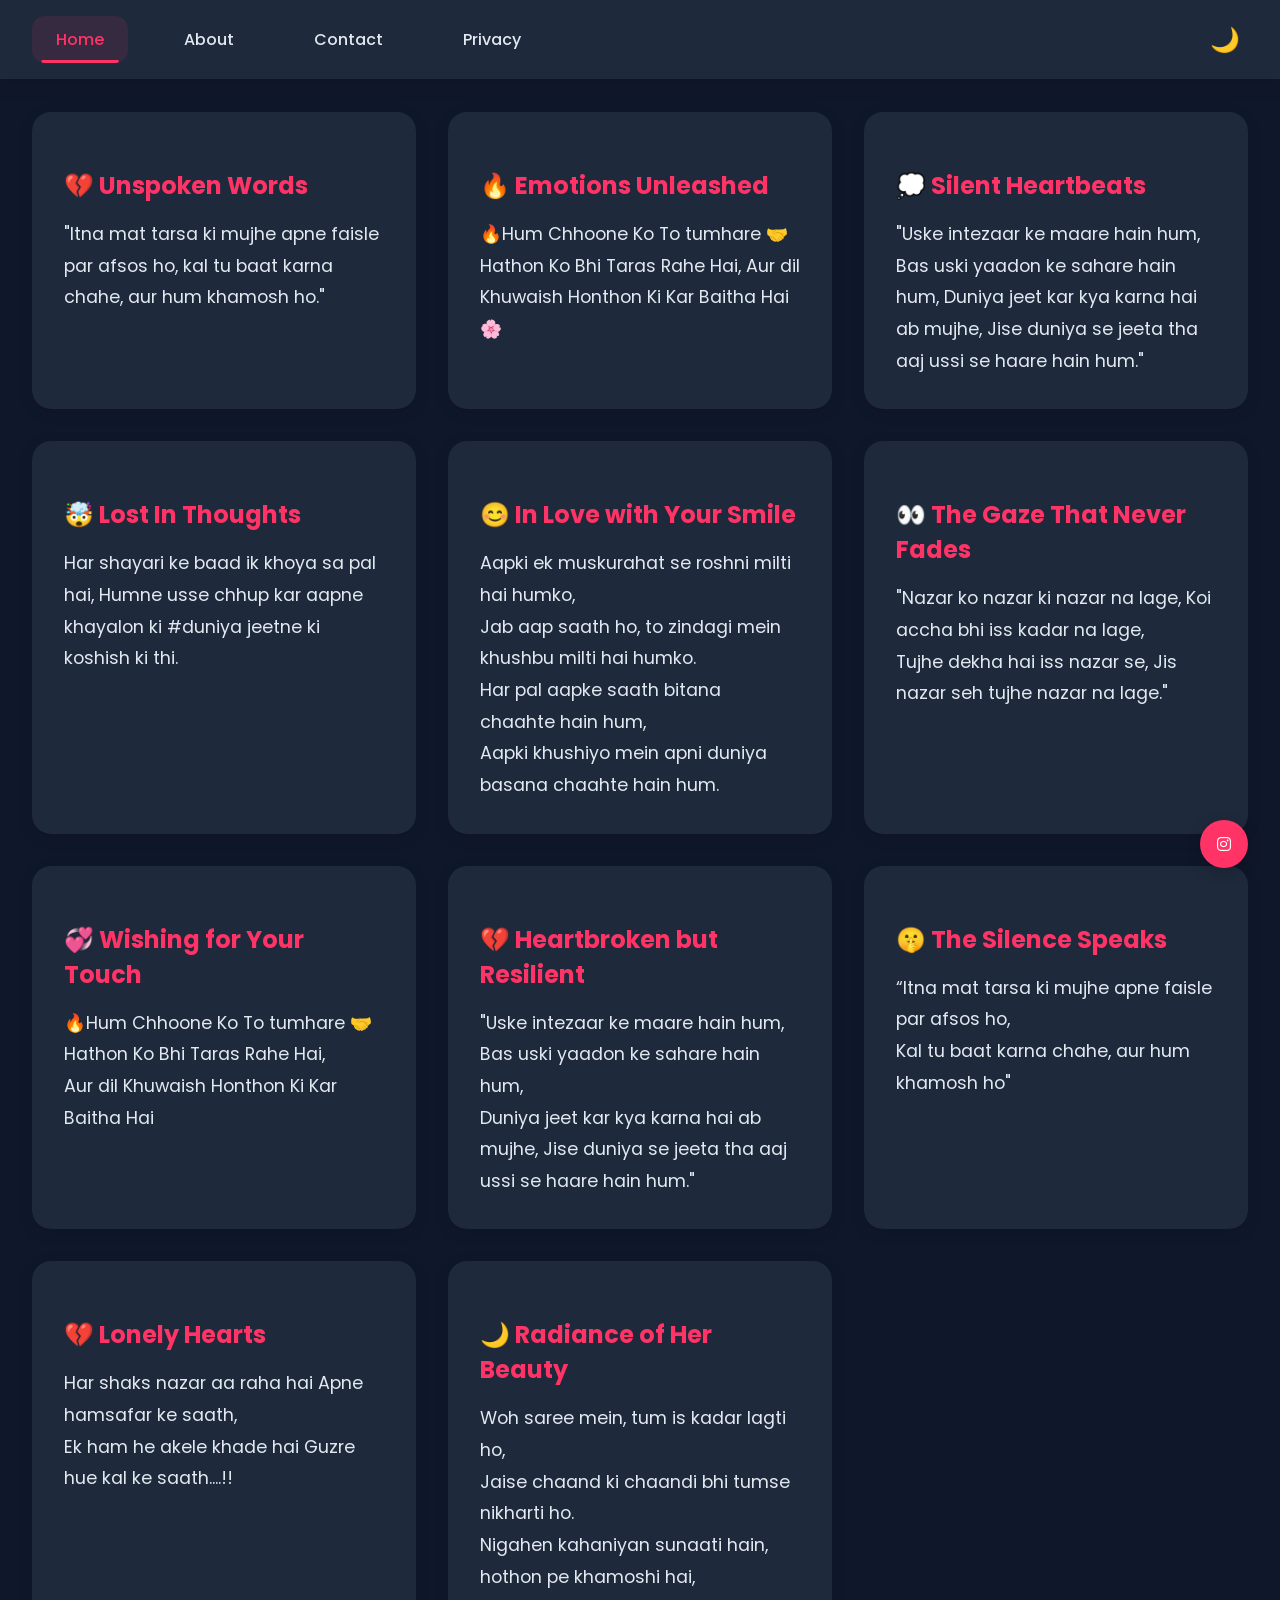
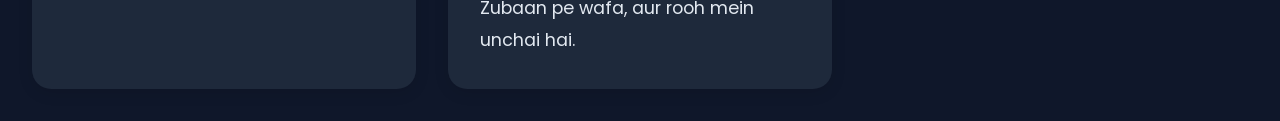
==== index.html @ 7c7cba2d "removed unnecessary code" ====
<!DOCTYPE html>
<html lang="en">
<head>
			<!-- SEO, Analytics, and Ads -->
		<meta charset="UTF-8">
		<meta name="viewport" content="width=device-width, initial-scale=1.0">
		<meta name="description" content="Discover beautiful Shayari on love, heartbreak, emotions, and life by Cloutsarcasm. Read heartfelt poetry in Hindi">
		<meta name="keywords" content="Shayari, Love Shayari, Heartbreak Shayari, Hindi Shayari, Urdu Shayari, Emotional Shayari, Romantic Poetry, Cloutsarcasm Shayari, Shayari Collection, Life Poetry">
		<meta name="author" content="Cloutsarcasm">
		<meta name="google-adsense-account" content="ca-pub-9869872879491570">
	<meta name="google-adsense-account" content="ca-pub-9869872879491570">
		<link rel="canonical" href="https://cloutsarcasm.github.io/">
		<link rel="icon" href="https://raw.githubusercontent.com/cloutsarcasm/cloutsarcasm.github.io/main/favicon.ico" type="image/x-icon">

		<!-- Google Analytics (GA4) -->
		<script async src="https://www.googletagmanager.com/gtag/js?id=G-YDWDVG533B"></script>
		<script>
		  window.dataLayer = window.dataLayer || [];
		  function gtag(){dataLayer.push(arguments);}
		  gtag('js', new Date());
		  gtag('config', 'G-YDWDVG533B');
		</script>

		<!-- Google AdSense -->
		<script async src="https://pagead2.googlesyndication.com/pagead/js/adsbygoogle.js"></script>
		<script>
		  (adsbygoogle = window.adsbygoogle || []).push({
			google_ad_client: "ca-pub-9869872879491570",
			enable_page_level_ads: true
		  });
		</script>

		<!-- Structured Data for SEO -->
		<script type="application/ld+json">
		{
		  "@context": "https://schema.org",
		  "@type": "WebPage",
		  "name": "Bittaval Shayari - Cloutsarcasm",
		  "url": "https://cloutsarcasm.github.io/",
		  "description": "Explore emotional Shayari on love, heartbreak, and life by Cloutsarcasm in Hindi and Urdu.",
		  "publisher": {
			"@type": "Organization",
			"name": "Cloutsarcasm",
			"logo": {
			  "@type": "ImageObject",
			  "url": "https://cloutsarcasm.github.io/logo.png"
			}
		  },
		  "mainEntityOfPage": "https://cloutsarcasm.github.io/",
		  "image": "https://cloutsarcasm.github.io/logo.png",
		  "keywords": "Shayari, Love Shayari, Heartbreak Shayari, Hindi Shayari, Urdu Shayari, Romantic Poetry, Cloutsarcasm"
		}
		</script>

		<!-- OpenGraph Tags -->
		<meta property="og:title" content="Bittaval Shayari - Cloutsarcasm">
		<meta property="og:description" content="Explore emotional Shayari on love, heartbreak, and life by Cloutsarcasm in Hindi and Urdu.">
		<meta property="og:url" content="https://cloutsarcasm.github.io/">
		<meta property="og:image" content="https://raw.githubusercontent.com/cloutsarcasm/cloutsarcasm.github.io/main/logo.jpg">

		<meta property="og:type" content="website">
		<meta property="og:locale" content="en_US">

		<!-- Twitter Cards -->
		<meta name="twitter:card" content="summary_large_image">
		<meta name="twitter:title" content="Bittaval Shayari - Cloutsarcasm">
		<meta name="twitter:description" content="Explore emotional Shayari on love, heartbreak, and life by Cloutsarcasm in Hindi.">
		<meta name="twitter:image" content="https://raw.githubusercontent.com/cloutsarcasm/cloutsarcasm.github.io/main/logo.jpg">
		<meta name="twitter:creator" content="@cloutsarcasm">

		<title>Bittaval Shayari - Express Your Heart</title>
    <link href="https://fonts.googleapis.com/css2?family=Poppins:wght@300;400;500;600&display=swap" rel="stylesheet">
    <link rel="stylesheet" href="https://cdnjs.cloudflare.com/ajax/libs/font-awesome/6.0.0/css/all.min.css">
    <style>
        :root {
            /* Dark theme colors */
            --primary-dark: #FF3366;
            --secondary-dark: #9333EA;
            --bg-dark: #0F172A;
            --nav-bg-dark: #1E293B;
            --card-bg-dark: #1E293B;
            --text-dark: #E2E8F0;
            --hover-dark: #2D3748;

            /* Light theme colors */
            --primary-light: #FF3366;
            --secondary-light: #7C3AED;
            --bg-light: #F8FAFC;
            --nav-bg-light: #FFFFFF;
            --card-bg-light: #FFFFFF;
            --text-light: #1E293B;
            --hover-light: #F1F5F9;

            --transition-speed: 0.3s;
        }

        body {
            margin: 0;
            padding: 0;
            font-family: 'Poppins', sans-serif;
            min-height: 100vh;
            background-color: var(--bg-dark);
            color: var(--text-dark);
            transition: all var(--transition-speed) ease;
        }

        body.light-mode {
            background-color: var(--bg-light);
            color: var(--text-light);
        }

        nav {
            background: var(--nav-bg-dark);
            padding: 1rem 2rem;
            position: fixed;
            width: 100%;
            top: 0;
            z-index: 1000;
            display: flex;
            justify-content: space-between;
            align-items: center;
            box-shadow: 0 4px 20px rgba(0, 0, 0, 0.1);
            box-sizing: border-box;
            transition: all var(--transition-speed) ease;
        }

        body.light-mode nav {
            background: var(--nav-bg-light);
        }

        .nav-links {
            display: flex;
            gap: 2rem;
        }

        .nav-link {
            color: var(--text-dark);
            text-decoration: none;
            font-weight: 500;
            padding: 0.7rem 1.5rem;
            border-radius: 0.8rem;
            transition: all var(--transition-speed);
            position: relative;
            overflow: hidden;
        }

        body.light-mode .nav-link {
            color: var(--text-light);
        }

        .nav-link::after {
            content: '';
            position: absolute;
            bottom: 0;
            left: 50%;
            width: 0;
            height: 3px;
            background: var(--primary-dark);
            transition: all 0.3s ease;
            transform: translateX(-50%);
        }

        .nav-link:hover::after {
            width: 80%;
        }

        .nav-link.active {
            color: var(--primary-dark);
            background: rgba(255, 51, 102, 0.1);
        }

        .nav-link.active::after {
            width: 80%;
        }

        .theme-toggle {
            background: none;
            border: none;
            color: var(--text-dark);
            font-size: 1.5rem;
            cursor: pointer;
            padding: 0.5rem;
            border-radius: 50%;
            transition: all var(--transition-speed);
        }

        body.light-mode .theme-toggle {
            color: var(--text-light);
        }

        .theme-toggle:hover {
            transform: rotate(360deg);
            color: var(--primary-dark);
        }

        .content {
            display: none;
            padding: 7rem 2rem 2rem;
            opacity: 0;
            transform: translateY(20px);
        }

        .content.active {
            display: block;
            animation: fadeInUp 0.5s ease forwards;
        }

        .shayari-grid {
            display: grid;
            grid-template-columns: repeat(auto-fit, minmax(320px, 1fr));
            gap: 2rem;
            max-width: 1400px;
            margin: 0 auto;
        }

        .shayari-card {
            background: var(--card-bg-dark);
            border-radius: 1.2rem;
            padding: 2rem;
            box-shadow: 0 4px 15px rgba(0, 0, 0, 0.1);
            transition: all var(--transition-speed);
            position: relative;
            overflow: hidden;
            cursor: pointer;
        }

        body.light-mode .shayari-card {
            background: var(--card-bg-light);
        }

        .shayari-card::before {
            content: '';
            position: absolute;
            top: 0;
            left: 0;
            width: 100%;
            height: 100%;
            background: linear-gradient(45deg, var(--primary-dark), var(--secondary-dark));
            opacity: 0;
            transition: all var(--transition-speed);
            z-index: 0;
        }

        .shayari-card:hover {
            transform: translateY(-10px) scale(1.02);
            box-shadow: 0 8px 30px rgba(0, 0, 0, 0.2);
        }

        .shayari-card:hover::before {
            opacity: 0.1;
        }

        .shayari-card h3 {
            color: var(--primary-dark);
            margin-bottom: 1rem;
            font-size: 1.5rem;
            position: relative;
            z-index: 1;
        }

        .shayari-card p {
            line-height: 1.8;
            margin: 0;
            font-size: 1.1rem;
            position: relative;
            z-index: 1;
        }

        .social-links {
            position: fixed;
            bottom: 2rem;
            right: 2rem;
            display: flex;
            flex-direction: column;
            gap: 1rem;
            z-index: 100;
        }

        .social-link {
            background: var(--primary-dark);
            color: white;
            width: 3rem;
            height: 3rem;
            border-radius: 50%;
            display: flex;
            align-items: center;
            justify-content: center;
            text-decoration: none;
            transition: all var(--transition-speed);
            box-shadow: 0 4px 15px rgba(0, 0, 0, 0.2);
        }

        .social-link:hover {
            transform: translateY(-5px) scale(1.1);
            background: var(--secondary-dark);
        }

        .page-content {
            max-width: 800px;
            margin: 0 auto;
            padding: 2rem;
            background: var(--card-bg-dark);
            border-radius: 1.2rem;
            box-shadow: 0 4px 15px rgba(0, 0, 0, 0.1);
            transition: all var(--transition-speed);
        }

        body.light-mode .page-content {
            background: var(--card-bg-light);
        }

        @keyframes fadeInUp {
            from {
                opacity: 0;
                transform: translateY(20px);
            }
            to {
                opacity: 1;
                transform: translateY(0);
            }
        }

        @media (max-width: 768px) {
            .nav-links {
                gap: 0.5rem;
            }
            
            .nav-link {
                padding: 0.5rem 1rem;
                font-size: 0.9rem;
            }

            .social-links {
                bottom: 1rem;
                right: 1rem;
            }

            .social-link {
                width: 2.5rem;
                height: 2.5rem;
            }
        }
    </style>
</head>
<body class="dark-mode">
    <nav>
        <div class="nav-links">
            <a href="#" class="nav-link active" data-page="home">Home</a>
            <a href="#" class="nav-link" data-page="about">About</a>
            <a href="#" class="nav-link" data-page="contact">Contact</a>
            <a href="#" class="nav-link" data-page="privacy">Privacy</a>
        </div>
        <button class="theme-toggle" aria-label="Toggle theme">🌙</button>
    </nav>

    <main>
        <section id="home" class="content active">
		<div class="shayari-grid">
		<div class="shayari-card">
    <h3>💔 Unspoken Words</h3>
    <p>"Itna mat tarsa ki mujhe apne faisle par afsos ho, kal tu baat karna chahe, aur hum khamosh ho."</p>
</div>

<div class="shayari-card">
    <h3>🔥 Emotions Unleashed</h3>
    <p>🔥Hum Chhoone Ko To tumhare 🤝Hathon Ko Bhi Taras Rahe Hai, Aur dil Khuwaish Honthon Ki Kar Baitha Hai🌸</p>
</div>

<div class="shayari-card">
    <h3>💭 Silent Heartbeats</h3>
    <p>"Uske intezaar ke maare hain hum, Bas uski yaadon ke sahare hain hum, Duniya jeet kar kya karna hai ab mujhe, Jise duniya se jeeta tha aaj ussi se haare hain hum."</p>
</div>

<div class="shayari-card">
    <h3>🤯 Lost In Thoughts</h3>
    <p>Har shayari ke baad ik khoya sa pal hai, Humne usse chhup kar aapne khayalon ki #duniya jeetne ki koshish ki thi.</p>
</div>

<!-- New Shayari Content Added -->
<div class="shayari-card">
    <h3>😊 In Love with Your Smile</h3>
    <p>Aapki ek muskurahat se roshni milti hai humko, <br> Jab aap saath ho, to zindagi mein khushbu milti hai humko. <br> Har pal aapke saath bitana chaahte hain hum, <br> Aapki khushiyo mein apni duniya basana chaahte hain hum.</p>
</div>

<div class="shayari-card">
    <h3>👀 The Gaze That Never Fades</h3>
    <p>"Nazar ko nazar ki nazar na lage, Koi accha bhi iss kadar na lage, <br> Tujhe dekha hai iss nazar se, Jis nazar seh tujhe nazar na lage."</p>
</div>

<div class="shayari-card">
    <h3>💞 Wishing for Your Touch</h3>
    <p>🔥Hum Chhoone Ko To tumhare 🤝Hathon Ko Bhi Taras Rahe Hai, <br> Aur dil Khuwaish Honthon Ki Kar Baitha Hai</p>
</div>

<div class="shayari-card">
    <h3>💔 Heartbroken but Resilient</h3>
    <p>"Uske intezaar ke maare hain hum, Bas uski yaadon ke sahare hain hum, <br> Duniya jeet kar kya karna hai ab mujhe, Jise duniya se jeeta tha aaj ussi se haare hain hum."</p>
</div>

<div class="shayari-card">
    <h3>🤫 The Silence Speaks</h3>
    <p>“Itna mat tarsa ki mujhe apne faisle par afsos ho, <br> Kal tu baat karna chahe, aur hum khamosh ho"</p>
</div>

<div class="shayari-card">
    <h3>💔 Lonely Hearts</h3>
    <p>Har shaks nazar aa raha hai Apne hamsafar ke saath, <br> Ek ham he akele khade hai Guzre hue kal ke saath....!!</p>
</div>

<div class="shayari-card">
    <h3>🌙 Radiance of Her Beauty</h3>
    <p>Woh saree mein, tum is kadar lagti ho, <br> Jaise chaand ki chaandi bhi tumse nikharti ho. <br> Nigahen kahaniyan sunaati hain, hothon pe khamoshi hai, <br> Zubaan pe wafa, aur rooh mein unchai hai.</p>
</div>
</div>
        </section>

        <section id="about" class="content">
            <div class="page-content">
                <h2>About Bittaval Shayari</h2>
                <p>Welcome to Bittaval Shayari, your destination for heartfelt poetry and emotional expression. We curate the finest collection of shayari to help you express your deepest feelings.</p>
            </div>
        </section>

        <section id="contact" class="content">
            <div class="page-content">
                <h2>Get in Touch</h2>
                <p>We'd love to hear from you! Share your thoughts, suggestions, or just say hello at cloutsarcasm on instagram.</p>
            </div>
        </section>

        <section id="privacy" class="content">
            <div class="page-content">
                <h2>Privacy Policy</h2>
                <p>Welcome to Bittaval Shayari! Your privacy is of utmost importance to us. This Privacy Policy document outlines the types of personal information that is received and collected by Bittaval Shayari, and how it is used.</p>

            <p>By using our website, you agree to the collection and use of information in accordance with this policy.</p>

            <div class="section-title">1. Information We Collect</div>
            <p>We collect personal information that you voluntarily provide when you use our website or interact with us. This may include:</p>
            <ul>
                <li><strong>Personal Identification Information</strong>: Name, email address, etc., when you contact us or subscribe to updates.</li>
                <li><strong>Log Data</strong>: Our servers automatically collect certain data when you visit our website, such as IP addresses, browser type, and usage statistics.</li>
                <li><strong>Cookies and Tracking Technologies</strong>: We use cookies to enhance your experience. You can control or disable cookies through your browser settings.</li>
            </ul>

            <div class="section-title">2. How We Use Your Information</div>
            <p>The information we collect is used for various purposes, including:</p>
            <ul>
                <li>Improving our Website.</li>
                <li>Communication: Sending you updates or promotions.</li>
                <li>Personalization: Displaying relevant Shayari based on your preferences.</li>
                <li>Legal Obligations: If required by law, we may disclose your information to comply with legal processes.</li>
            </ul>

            <div class="section-title">3. How We Protect Your Information</div>
            <p>We take reasonable measures to protect your personal information from unauthorized access. However, we cannot guarantee absolute security.</p>

            <div class="section-title">4. Third-Party Services</div>
            <p>We may use third-party services such as Google Analytics or AdSense, which may collect and use data about your activity on our website. These third parties have their own privacy policies.</p>

            <div class="section-title">5. Sharing Your Information</div>
            <p>We do not sell, trade, or rent your personal information. We may share your data with trusted service providers or legal authorities if required by law.</p>

            <div class="section-title">6. Your Rights</div>
            <p>You have the right to access, correct, or delete your personal information. You can also opt out of promotional emails.</p>

            <div class="section-title">7. Children’s Privacy</div>
            <p>Our website is not intended for children under the age of 13. We do not knowingly collect information from children.</p>

            <div class="section-title">8. Links to Other Websites</div>
            <p>Our website may contain links to other websites. We are not responsible for the privacy practices of these external sites.</p>

            <div class="section-title">9. Changes to This Privacy Policy</div>
            <p>We may update this Privacy Policy from time to time. Any changes will be posted on this page with an updated date.</p>

            <div class="section-title">10. Contact Us</div>
            <p>If you have any questions or concerns about this Privacy Policy, feel free to contact us at cloutsarcasm Instgram handle</p>
            </div> 
        </section>
    </main>

    <div class="social-links">
        <a href="https://www.instagram.com/cloutsarcasm/" target="_blank" class="social-link" title="Follow us on Instagram">
            <i class="fab fa-instagram"></i>
        </a>
    </div>

    <script>
        // Theme toggle functionality
        const themeToggle = document.querySelector('.theme-toggle');
        const body = document.body;
        
        function toggleTheme() {
            body.classList.toggle('light-mode');
            themeToggle.textContent = body.classList.contains('light-mode') ? '🌞' : '🌙';
            localStorage.setItem('theme', body.classList.contains('light-mode') ? 'light' : 'dark');
        }

        themeToggle.addEventListener('click', toggleTheme);

        // Load saved theme
        document.addEventListener('DOMContentLoaded', () => {
            const savedTheme = localStorage.getItem('theme');
            if (savedTheme === 'light') {
                body.classList.add('light-mode');
                themeToggle.textContent = '🌞';
            }
        });

        // Navigation functionality
        const navLinks = document.querySelectorAll('.nav-link');
        
        navLinks.forEach(link => {
            link.addEventListener('click', (e) => {
                e.preventDefault();
                const pageId = link.getAttribute('data-page');
                
                // Update active states
                navLinks.forEach(l => l.classList.remove('active'));
                link.classList.add('active');
                
                // Switch content
                document.querySelectorAll('.content').forEach(content => {
                    content.classList.remove('active');
                });
                document.getElementById(pageId).classList.add('active');
            });
        });

        // Add hover effect to Shayari cards
        document.querySelectorAll('.shayari-card').forEach(card => {
            card.addEventListener('mousemove', (e) => {
                const rect = card.getBoundingClientRect();
                const x = e.clientX - rect.left;
                const y = e.clientY - rect.top;

                card.style.transform = `
                    perspective(1000px)
                    rotateX(${(y - rect.height/2) / 20}deg)
                    rotateY(${(x - rect.width/2) / 20}deg)
                    translateY(-10px)
                    scale(1.02)
                `;
            });

            card.addEventListener('mouseleave', () => {
                card.style.transform = 'none';
            });
        });
    </script>
</body>
</html>
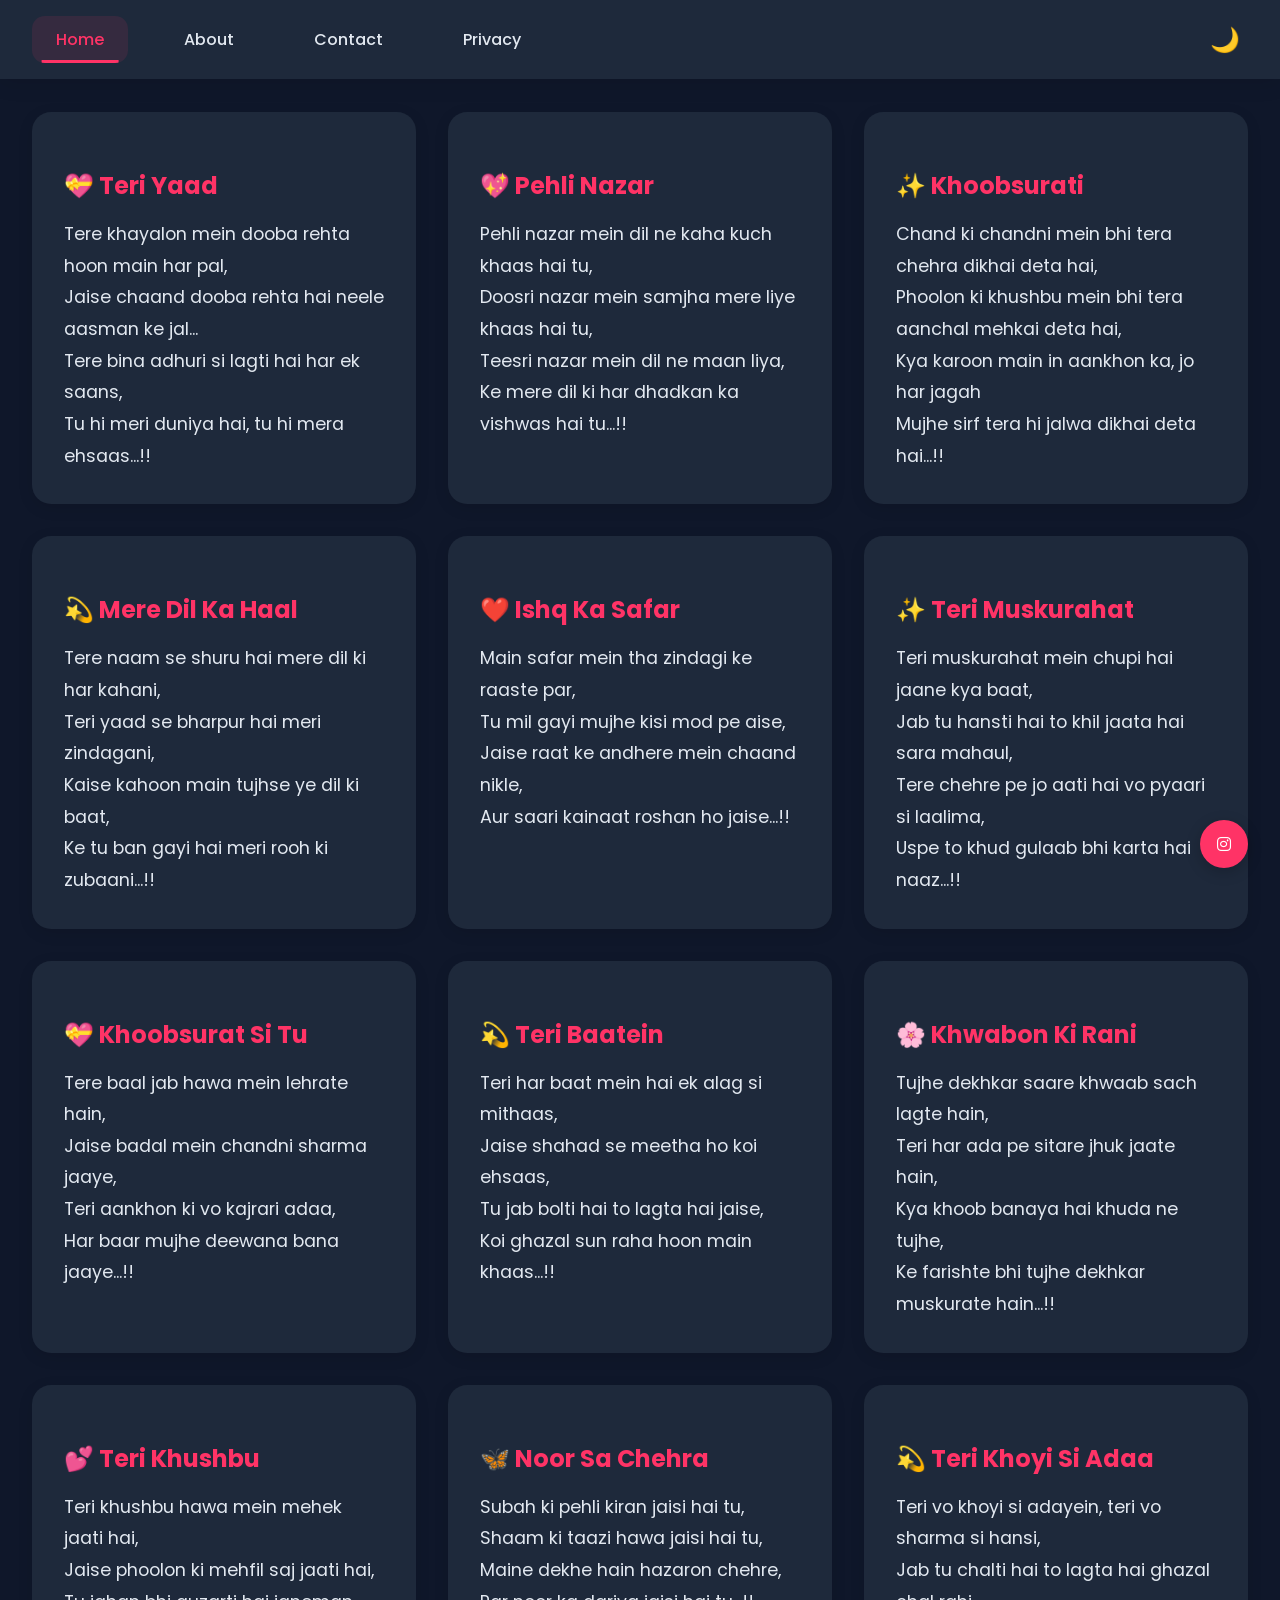
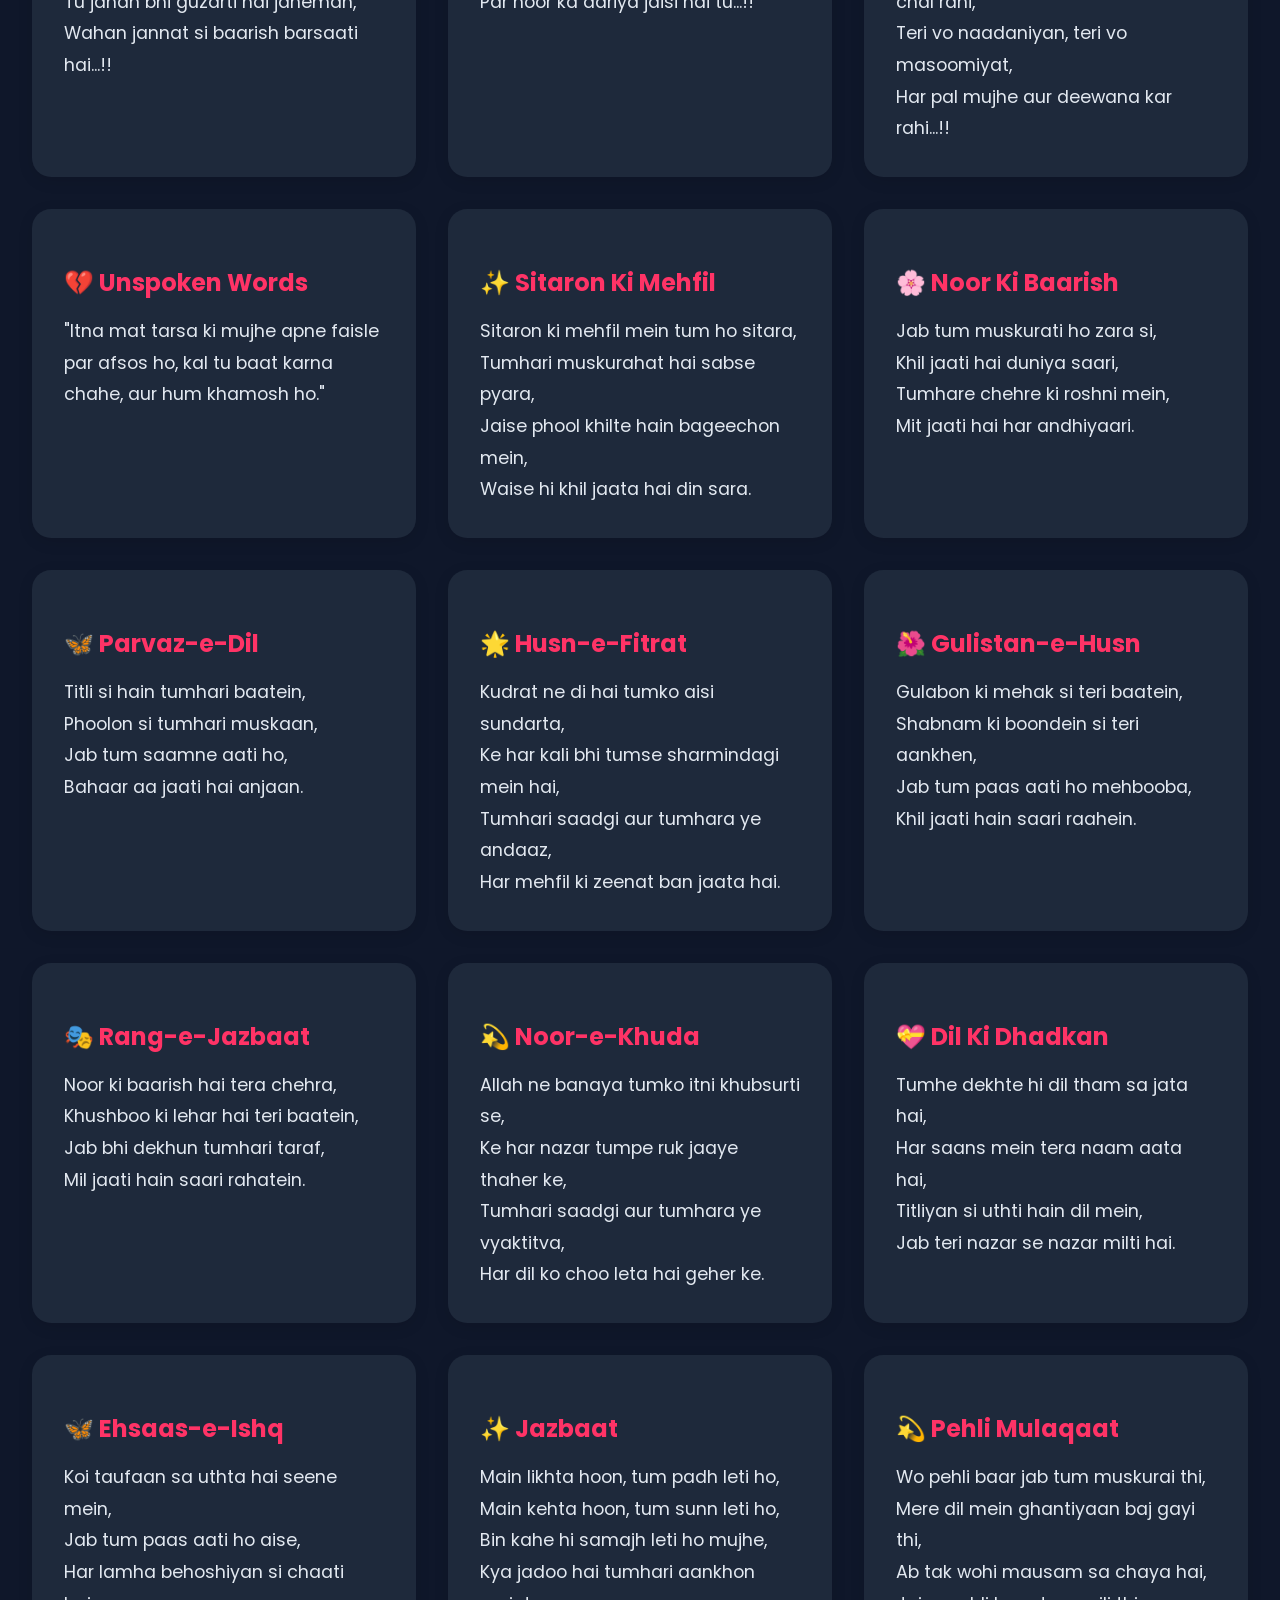
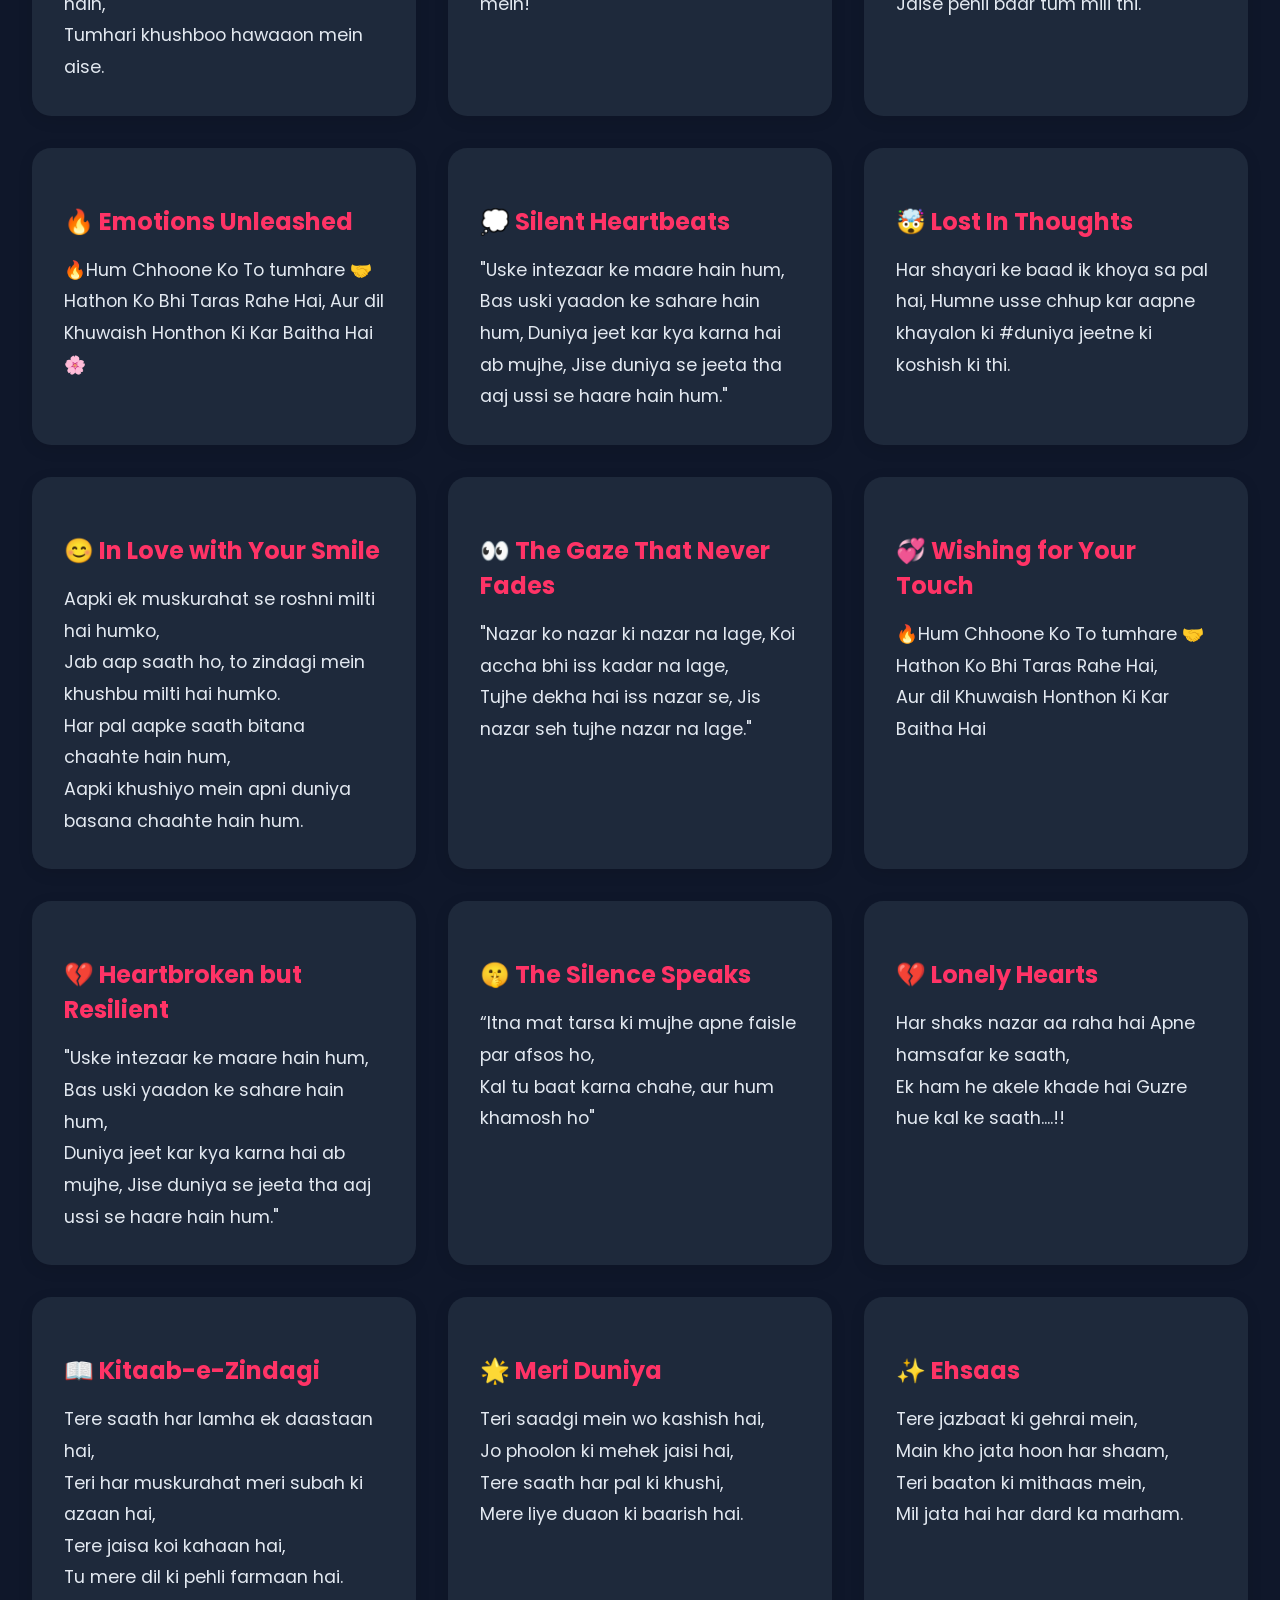
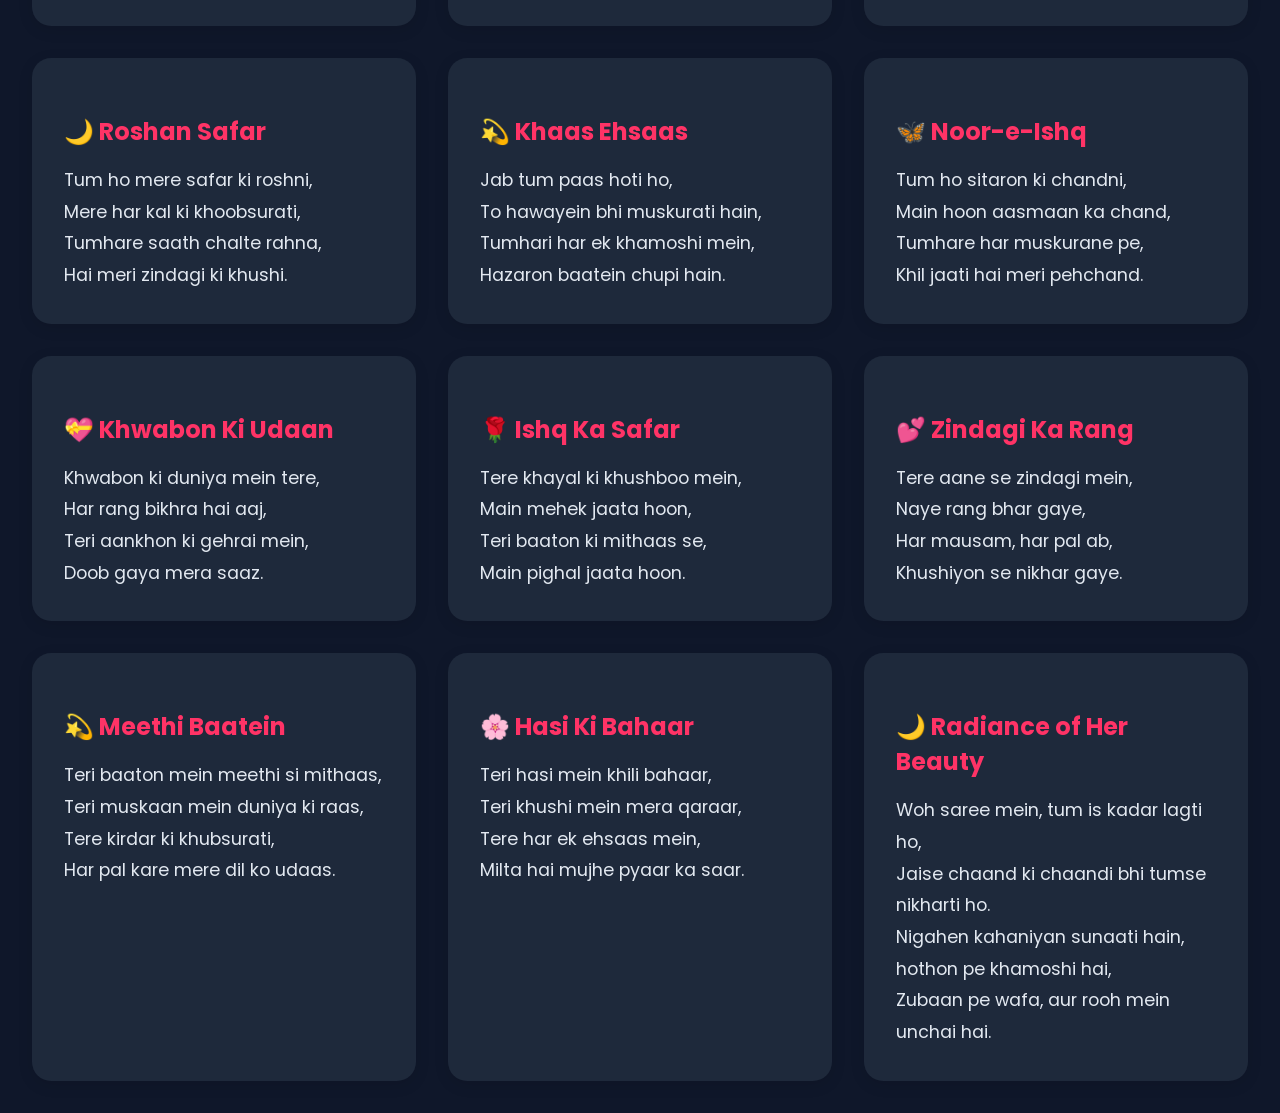
==== commit f01c64db: "Added more shayri Added multiple shayri and updated  <!-- Enhanced Meta Tags and Keywords for Shaya" ====
--- a/index.html
+++ b/index.html
@@ -1,14 +1,14 @@
 <!DOCTYPE html>
 <html lang="en">
 <head>
-			<!-- SEO, Analytics, and Ads -->
+		<!-- SEO, Analytics, and Ads -->
 		<meta charset="UTF-8">
 		<meta name="viewport" content="width=device-width, initial-scale=1.0">
-		<meta name="description" content="Discover beautiful Shayari on love, heartbreak, emotions, and life by Cloutsarcasm. Read heartfelt poetry in Hindi">
-		<meta name="keywords" content="Shayari, Love Shayari, Heartbreak Shayari, Hindi Shayari, Urdu Shayari, Emotional Shayari, Romantic Poetry, Cloutsarcasm Shayari, Shayari Collection, Life Poetry">
+		<!-- Enhanced Meta Tags and Keywords for Shayari Website -->
+		<meta name="keywords" content="shayari, love shayari, दिल की शायरी, romantic shayari, रोमांटिक शायरी, sad shayari, दर्द भरी शायरी, heart touching shayari, बेस्ट शायरी, two line shayari, दो लाइन शायरी, latest shayari, नई शायरी, hindi shayari, हिंदी शायरी, urdu shayari, उर्दू शायरी, emotional shayari, instagram shayari, whatsapp status shayari, life shayari, जिंदगी शायरी, mohabbat shayari, मोहब्बत शायरी, ishq shayari, इश्क़ शायरी, dard bhari shayari, breakup shayari, ब्रेकअप शायरी, friendship shayari, दोस्ती शायरी, good morning shayari, गुड मॉर्निंग शायरी, good night shayari, attitude shayari, एटीट्यूड शायरी, birthday shayari, जन्मदिन शायरी, motivational shayari, प्रेरणादायक शायरी, funny shayari, मजेदार शायरी, bewafa shayari, बेवफा शायरी, anniversary shayari, marriage shayari, शादी शायरी, festival shayari, त्योहार शायरी, rain shayari, बारिश शायरी, beautiful shayari, खूबसूरत शायरी, short shayari, छोटी शायरी, love quotes hindi, प्रेम कोट्स, romantic quotes hindi, sad quotes hindi, shayari image, शायरी इमेज, shayari photo, shayari status, shayari collection, best shayari 2024, viral shayari, trending shayari, new shayari, नई शायरी 2024, poetry hindi, कविता हिंदी, hindi kavita, हिंदी कविता, love poetry hindi, shayari video, shayari download, shayari app, shayari website, top shayari, famous shayari, मशहूर शायरी, classic shayari, क्लासिक शायरी">
+		<meta name="description" content="Discover India's most heartfelt collection of Hindi & Urdu Shayari at Cloutsarcasm. Daily updates of romantic shayari, sad shayari, love quotes, emotional poetry, life shayari, and more. Experience the magic of words with our trending shayari collection perfect for WhatsApp status and Instagram. From दिल की शायरी to मोहब्बत शायरी, find every emotion in beautiful words.">
 		<meta name="author" content="Cloutsarcasm">
 		<meta name="google-adsense-account" content="ca-pub-9869872879491570">
-	<meta name="google-adsense-account" content="ca-pub-9869872879491570">
 		<link rel="canonical" href="https://cloutsarcasm.github.io/">
 		<link rel="icon" href="https://raw.githubusercontent.com/cloutsarcasm/cloutsarcasm.github.io/main/favicon.ico" type="image/x-icon">
 
@@ -20,7 +20,10 @@
 		  gtag('js', new Date());
 		  gtag('config', 'G-YDWDVG533B');
 		</script>
-
+	
+		<script async custom-element="amp-auto-ads"
+		        src="https://cdn.ampproject.org/v0/amp-auto-ads-0.1.js">
+		</script>
 		<!-- Google AdSense -->
 		<script async src="https://pagead2.googlesyndication.com/pagead/js/adsbygoogle.js"></script>
 		<script>
@@ -37,7 +40,7 @@
 		  "@type": "WebPage",
 		  "name": "Bittaval Shayari - Cloutsarcasm",
 		  "url": "https://cloutsarcasm.github.io/",
-		  "description": "Explore emotional Shayari on love, heartbreak, and life by Cloutsarcasm in Hindi and Urdu.",
+		  "description": "Journey through the depths of love, heartbreak, and life's beautiful moments with Cloutsarcasm's soul-stirring Shayari collection in Hindi, Where every word tells a story, every verse touches the heart.",
 		  "publisher": {
 			"@type": "Organization",
 			"name": "Cloutsarcasm",
@@ -356,12 +359,218 @@
     <main>
         <section id="home" class="content active">
 		<div class="shayari-grid">
+<div class="shayari-card">
+<h3>💝 Teri Yaad</h3>
+<p>
+Tere khayalon mein dooba rehta hoon main har pal,<br>
+Jaise chaand dooba rehta hai neele aasman ke jal...<br>
+Tere bina adhuri si lagti hai har ek saans,<br>
+Tu hi meri duniya hai, tu hi mera ehsaas...!!
+</p>
+</div>
+
+<div class="shayari-card">
+<h3>💖 Pehli Nazar</h3>
+<p>
+Pehli nazar mein dil ne kaha kuch khaas hai tu,<br>
+Doosri nazar mein samjha mere liye khaas hai tu,<br>
+Teesri nazar mein dil ne maan liya,<br>
+Ke mere dil ki har dhadkan ka vishwas hai tu...!!
+</p>
+</div>
+
+<div class="shayari-card">
+<h3>✨ Khoobsurati</h3>
+<p>
+Chand ki chandni mein bhi tera chehra dikhai deta hai,<br>
+Phoolon ki khushbu mein bhi tera aanchal mehkai deta hai,<br>
+Kya karoon main in aankhon ka, jo har jagah<br>
+Mujhe sirf tera hi jalwa dikhai deta hai...!!
+</p>
+</div>
+
+<div class="shayari-card">
+<h3>💫 Mere Dil Ka Haal</h3>
+<p>
+Tere naam se shuru hai mere dil ki har kahani,<br>
+Teri yaad se bharpur hai meri zindagani,<br>
+Kaise kahoon main tujhse ye dil ki baat,<br>
+Ke tu ban gayi hai meri rooh ki zubaani...!!
+</p>
+</div>
+
+<div class="shayari-card">
+<h3>❤️ Ishq Ka Safar</h3>
+<p>
+Main safar mein tha zindagi ke raaste par,<br>
+Tu mil gayi mujhe kisi mod pe aise,<br>
+Jaise raat ke andhere mein chaand nikle,<br>
+Aur saari kainaat roshan ho jaise...!!
+</p>
+</div>
+
+<div class="shayari-card">
+<h3>✨ Teri Muskurahat</h3>
+<p>
+Teri muskurahat mein chupi hai jaane kya baat,<br>
+Jab tu hansti hai to khil jaata hai sara mahaul,<br>
+Tere chehre pe jo aati hai vo pyaari si laalima,<br>
+Uspe to khud gulaab bhi karta hai naaz...!!
+</p>
+</div>
+
+<div class="shayari-card">
+<h3>💝 Khoobsurat Si Tu</h3>
+<p>
+Tere baal jab hawa mein lehrate hain,<br>
+Jaise badal mein chandni sharma jaaye,<br>
+Teri aankhon ki vo kajrari adaa,<br>
+Har baar mujhe deewana bana jaaye...!!
+</p>
+</div>
+
+<div class="shayari-card">
+<h3>💫 Teri Baatein</h3>
+<p>
+Teri har baat mein hai ek alag si mithaas,<br>
+Jaise shahad se meetha ho koi ehsaas,<br>
+Tu jab bolti hai to lagta hai jaise,<br>
+Koi ghazal sun raha hoon main khaas...!!
+</p>
+</div>
+
+<div class="shayari-card">
+<h3>🌸 Khwabon Ki Rani</h3>
+<p>
+Tujhe dekhkar saare khwaab sach lagte hain,<br>
+Teri har ada pe sitare jhuk jaate hain,<br>
+Kya khoob banaya hai khuda ne tujhe,<br>
+Ke farishte bhi tujhe dekhkar muskurate hain...!!
+</p>
+</div>
+
+<div class="shayari-card">
+<h3>💕 Teri Khushbu</h3>
+<p>
+Teri khushbu hawa mein mehek jaati hai,<br>
+Jaise phoolon ki mehfil saj jaati hai,<br>
+Tu jahan bhi guzarti hai janeman,<br>
+Wahan jannat si baarish barsaati hai...!!
+</p>
+</div>
+
+<div class="shayari-card">
+<h3>🦋 Noor Sa Chehra</h3>
+<p>
+Subah ki pehli kiran jaisi hai tu,<br>
+Shaam ki taazi hawa jaisi hai tu,<br>
+Maine dekhe hain hazaron chehre,<br>
+Par noor ka dariya jaisi hai tu...!!
+</p>
+</div>
+
+<div class="shayari-card">
+<h3>💫 Teri Khoyi Si Adaa</h3>
+<p>
+Teri vo khoyi si adayein, teri vo sharma si hansi,<br>
+Jab tu chalti hai to lagta hai ghazal chal rahi,<br>
+Teri vo naadaniyan, teri vo masoomiyat,<br>
+Har pal mujhe aur deewana kar rahi...!!
+</p>
+</div>
+
 		<div class="shayari-card">
     <h3>💔 Unspoken Words</h3>
     <p>"Itna mat tarsa ki mujhe apne faisle par afsos ho, kal tu baat karna chahe, aur hum khamosh ho."</p>
 </div>
 
 <div class="shayari-card">
+    <h3>✨ Sitaron Ki Mehfil</h3>
+    <p>Sitaron ki mehfil mein tum ho sitara,<br>
+    Tumhari muskurahat hai sabse pyara,<br>
+    Jaise phool khilte hain bageechon mein,<br>
+    Waise hi khil jaata hai din sara.</p>
+</div>
+
+<div class="shayari-card">
+    <h3>🌸 Noor Ki Baarish</h3>
+    <p>Jab tum muskurati ho zara si,<br>
+    Khil jaati hai duniya saari,<br>
+    Tumhare chehre ki roshni mein,<br>
+    Mit jaati hai har andhiyaari.</p>
+</div>
+
+<div class="shayari-card">
+    <h3>🦋 Parvaz-e-Dil</h3>
+    <p>Titli si hain tumhari baatein,<br>
+    Phoolon si tumhari muskaan,<br>
+    Jab tum saamne aati ho,<br>
+    Bahaar aa jaati hai anjaan.</p>
+</div>
+
+<div class="shayari-card">
+    <h3>🌟 Husn-e-Fitrat</h3>
+    <p>Kudrat ne di hai tumko aisi sundarta,<br>
+    Ke har kali bhi tumse sharmindagi mein hai,<br>
+    Tumhari saadgi aur tumhara ye andaaz,<br>
+    Har mehfil ki zeenat ban jaata hai.</p>
+</div>
+
+<div class="shayari-card">
+    <h3>🌺 Gulistan-e-Husn</h3>
+    <p>Gulabon ki mehak si teri baatein,<br>
+    Shabnam ki boondein si teri aankhen,<br>
+    Jab tum paas aati ho mehbooba,<br>
+    Khil jaati hain saari raahein.</p>
+</div>
+
+<div class="shayari-card">
+    <h3>🎭 Rang-e-Jazbaat</h3>
+    <p>Noor ki baarish hai tera chehra,<br>
+    Khushboo ki lehar hai teri baatein,<br>
+    Jab bhi dekhun tumhari taraf,<br>
+    Mil jaati hain saari rahatein.</p>
+</div>
+
+<div class="shayari-card">
+    <h3>💫 Noor-e-Khuda</h3>
+    <p>Allah ne banaya tumko itni khubsurti se,<br>
+    Ke har nazar tumpe ruk jaaye thaher ke,<br>
+    Tumhari saadgi aur tumhara ye vyaktitva,<br>
+    Har dil ko choo leta hai geher ke.</p>
+</div>
+
+<div class="shayari-card">
+    <h3>💝 Dil Ki Dhadkan</h3>
+    <p>Tumhe dekhte hi dil tham sa jata hai, <br>
+    Har saans mein tera naam aata hai, <br>
+    Titliyan si uthti hain dil mein, <br>
+    Jab teri nazar se nazar milti hai.</p>
+</div>
+<div class="shayari-card">
+    <h3>🦋 Ehsaas-e-Ishq</h3>
+    <p>Koi taufaan sa uthta hai seene mein, <br>
+    Jab tum paas aati ho aise, <br>
+    Har lamha behoshiyan si chaati hain, <br>
+    Tumhari khushboo hawaaon mein aise.</p>
+</div>
+<div class="shayari-card">
+    <h3>✨ Jazbaat</h3>
+    <p>Main likhta hoon, tum padh leti ho, <br>
+    Main kehta hoon, tum sunn leti ho, <br>
+    Bin kahe hi samajh leti ho mujhe, <br>
+    Kya jadoo hai tumhari aankhon mein!</p>
+</div>
+<div class="shayari-card">
+    <h3>💫 Pehli Mulaqaat</h3>
+    <p>Wo pehli baar jab tum muskurai thi, <br>
+    Mere dil mein ghantiyaan baj gayi thi, <br>
+    Ab tak wohi mausam sa chaya hai, <br>
+    Jaise pehli baar tum mili thi.</p>
+</div>
+
+<!-- The previously provided Shayari examples (you can keep these as well) -->
+<div class="shayari-card">
     <h3>🔥 Emotions Unleashed</h3>
     <p>🔥Hum Chhoone Ko To tumhare 🤝Hathon Ko Bhi Taras Rahe Hai, Aur dil Khuwaish Honthon Ki Kar Baitha Hai🌸</p>
 </div>
@@ -376,7 +585,6 @@
     <p>Har shayari ke baad ik khoya sa pal hai, Humne usse chhup kar aapne khayalon ki #duniya jeetne ki koshish ki thi.</p>
 </div>
 
-<!-- New Shayari Content Added -->
 <div class="shayari-card">
     <h3>😊 In Love with Your Smile</h3>
     <p>Aapki ek muskurahat se roshni milti hai humko, <br> Jab aap saath ho, to zindagi mein khushbu milti hai humko. <br> Har pal aapke saath bitana chaahte hain hum, <br> Aapki khushiyo mein apni duniya basana chaahte hain hum.</p>
@@ -408,17 +616,172 @@
 </div>
 
 <div class="shayari-card">
+    <h3>📖 Kitaab-e-Zindagi</h3>
+    <p>Tere saath har lamha ek daastaan hai, <br>
+    Teri har muskurahat meri subah ki azaan hai, <br>
+    Tere jaisa koi kahaan hai, <br>
+    Tu mere dil ki pehli farmaan hai.</p>
+</div>
+<div class="shayari-card">
+    <h3>🌟 Meri Duniya</h3>
+    <p>Teri saadgi mein wo kashish hai, <br>
+    Jo phoolon ki mehek jaisi hai, <br>
+    Tere saath har pal ki khushi, <br>
+    Mere liye duaon ki baarish hai.</p>
+</div>
+<div class="shayari-card">
+    <h3>✨ Ehsaas</h3>
+    <p>Tere jazbaat ki gehrai mein, <br>
+    Main kho jata hoon har shaam, <br>
+    Teri baaton ki mithaas mein, <br>
+    Mil jata hai har dard ka marham.</p>
+</div>
+<div class="shayari-card">
+    <h3>🌙 Roshan Safar</h3>
+    <p>Tum ho mere safar ki roshni, <br>
+    Mere har kal ki khoobsurati, <br>
+    Tumhare saath chalte rahna, <br>
+    Hai meri zindagi ki khushi.</p>
+</div>
+<div class="shayari-card">
+    <h3>💫 Khaas Ehsaas</h3>
+    <p>Jab tum paas hoti ho, <br>
+    To hawayein bhi muskurati hain, <br>
+    Tumhari har ek khamoshi mein, <br>
+    Hazaron baatein chupi hain.</p>
+</div>
+<div class="shayari-card">
+    <h3>🦋 Noor-e-Ishq</h3>
+    <p>Tum ho sitaron ki chandni, <br>
+    Main hoon aasmaan ka chand, <br>
+    Tumhare har muskurane pe, <br>
+    Khil jaati hai meri pehchand.</p>
+</div>
+<div class="shayari-card">
+    <h3>💝 Khwabon Ki Udaan</h3>
+    <p>Khwabon ki duniya mein tere, <br>
+    Har rang bikhra hai aaj, <br>
+    Teri aankhon ki gehrai mein, <br>
+    Doob gaya mera saaz.</p>
+</div>
+<div class="shayari-card">
+    <h3>🌹 Ishq Ka Safar</h3>
+    <p>Tere khayal ki khushboo mein, <br>
+    Main mehek jaata hoon, <br>
+    Teri baaton ki mithaas se, <br>
+    Main pighal jaata hoon.</p>
+</div>
+<div class="shayari-card">
+    <h3>💕 Zindagi Ka Rang</h3>
+    <p>Tere aane se zindagi mein, <br>
+    Naye rang bhar gaye, <br>
+    Har mausam, har pal ab, <br>
+    Khushiyon se nikhar gaye.</p>
+</div>
+<div class="shayari-card">
+    <h3>💫 Meethi Baatein</h3>
+    <p>Teri baaton mein meethi si mithaas, <br>
+    Teri muskaan mein duniya ki raas, <br>
+    Tere kirdar ki khubsurati, <br>
+    Har pal kare mere dil ko udaas.</p>
+</div>
+<div class="shayari-card">
+    <h3>🌸 Hasi Ki Bahaar</h3>
+    <p>Teri hasi mein khili bahaar, <br>
+    Teri khushi mein mera qaraar, <br>
+    Tere har ek ehsaas mein, <br>
+    Milta hai mujhe pyaar ka saar.</p>
+</div>
+<div class="shayari-card">
     <h3>🌙 Radiance of Her Beauty</h3>
     <p>Woh saree mein, tum is kadar lagti ho, <br> Jaise chaand ki chaandi bhi tumse nikharti ho. <br> Nigahen kahaniyan sunaati hain, hothon pe khamoshi hai, <br> Zubaan pe wafa, aur rooh mein unchai hai.</p>
 </div>
-</div>
+
         </section>
 
         <section id="about" class="content">
             <div class="page-content">
-                <h2>About Bittaval Shayari</h2>
-                <p>Welcome to Bittaval Shayari, your destination for heartfelt poetry and emotional expression. We curate the finest collection of shayari to help you express your deepest feelings.</p>
+        <h2>कलम की कहानी - The Story Behind These Words</h2>
+        
+        <div class="story-section">
+            <p>
+                It started in the corridors of our school, where every morning felt like a new page waiting to be written. She would pass by, her dupatta dancing with the wind, carrying books close to her heart. I didn't know then that those fleeting moments would become the ink of my shayari years later.
+            </p>
+
+            <p>
+                We lived in the same mohalla, and everyday I would see her walking home, sometimes alone, sometimes with friends. The distance between us was merely a few streets, but in my heart, it felt like an ocean of unspoken words. That's when the first words began forming in my diary:
+            </p>
+
+            <div class="shayari-quote">
+                <em>
+                "Wo guzarti hai jab bhi gali se,<br>
+                Khushbuon ka karwan lag jaata hai,<br>
+                Main likhta hoon, mitaata hoon,<br>
+                Par har lafz mein uska naam aa jaata hai..."
+                </em>
             </div>
+
+            <p>
+                Years passed like pages turning in a book. I saw her grow from a shy schoolgirl into a confident young woman. My feelings grew too, silent but deep, like roots of a tree searching for water. Then one day, I saw her smile differently at someone else. Her eyes held a sparkle I had always wished would be for me.
+            </p>
+
+            <p>
+                But love isn't always about possession; sometimes it's about pure appreciation of beauty, of existence. That realization became my inspiration:
+            </p>
+
+            <div class="shayari-quote">
+                <em>
+                "Tum khush ho, yahi kaafi hai,<br>
+                Tumhari khushi mein meri duniya hai,<br>
+                Main chahun bhi to kya kahun tumse,<br>
+                Meri har nazm tumhari kahani hai..."
+                </em>
+            </div>
+
+            <p>
+                Today, these shayaris are not just words of unrequited love; they're celebrations of pure emotion. Every verse I write carries fragments of those school days, those street corners where our paths would cross, those moments when silence spoke louder than words. Some people write from imagination, but I write from a heart that learned to love without expecting anything in return.
+            </p>
+
+            <p>
+                My diary became my confidant, and these shayaris became my way of loving from afar. Perhaps that's why they resonate with so many - because true love isn't always about happy endings; sometimes it's about the beauty of feeling itself, about finding poetry in pain, and about transforming longing into art.
+            </p>
+
+            <div class="shayari-quote">
+                <em>
+                "Maine likha hai har lafz tumhare liye,<br>
+                Par tumhe kabhi sunaya nahi,<br>
+                Shayad yahi ishq ki khubsurati hai,<br>
+                Ke maine tumhe kabhi bataya nahi..."
+                </em>
+            </div>
+        </div>
+		        <ul style="list-style: none; padding: 0; display: flex; justify-content: center; align-items: center; gap: 1rem;">
+            <li>
+                <a href="https://www.instagram.com/cloutsarcasm/" target="_blank" rel="nofollow noopener noreferrer" 
+                   style="display: flex; align-items: center; gap: 0.5rem; text-decoration: none; background: #E4405F; color: white; padding: 0.8rem 1.5rem; border-radius: 5px; font-weight: bold; transition: transform 0.3s ease;">
+                    <i class="fab fa-instagram" style="font-size: 1.5rem;"></i>
+                    @cloutsarcasm
+                </a>
+            </li>
+        </ul>
+    </div>
+
+    <div id="contact" class="content">
+        <div class="page-content">
+            <h2>Stay Connected</h2>
+            <p>Follow us on Instagram for daily updates and inspiring Shayari. Click below to join our community:</p>
+            <ul style="list-style: none; padding: 0; display: flex; justify-content: center; align-items: center; gap: 1rem;">
+                <li>
+                    <a href="https://www.instagram.com/cloutsarcasm/" target="_blank" rel="nofollow noopener noreferrer" 
+                       style="display: flex; align-items: center; gap: 0.5rem; text-decoration: none; background: #E4405F; color: white; padding: 0.8rem 1.5rem; border-radius: 5px; font-weight: bold; transition: transform 0.3s ease;">
+                        <i class="fab fa-instagram" style="font-size: 1.5rem;"></i>
+                        @cloutsarcasm
+                    </a>
+                </li>
+            </ul>
+            <p>Join us and never miss an update!</p>
+        </div>
+    </div>
         </section>
 
         <section id="contact" class="content">
@@ -548,5 +911,8 @@
             });
         });
     </script>
+	<amp-auto-ads type="adsense"
+        data-ad-client="ca-pub-9869872879491570">
+	</amp-auto-ads>
 </body>
 </html>
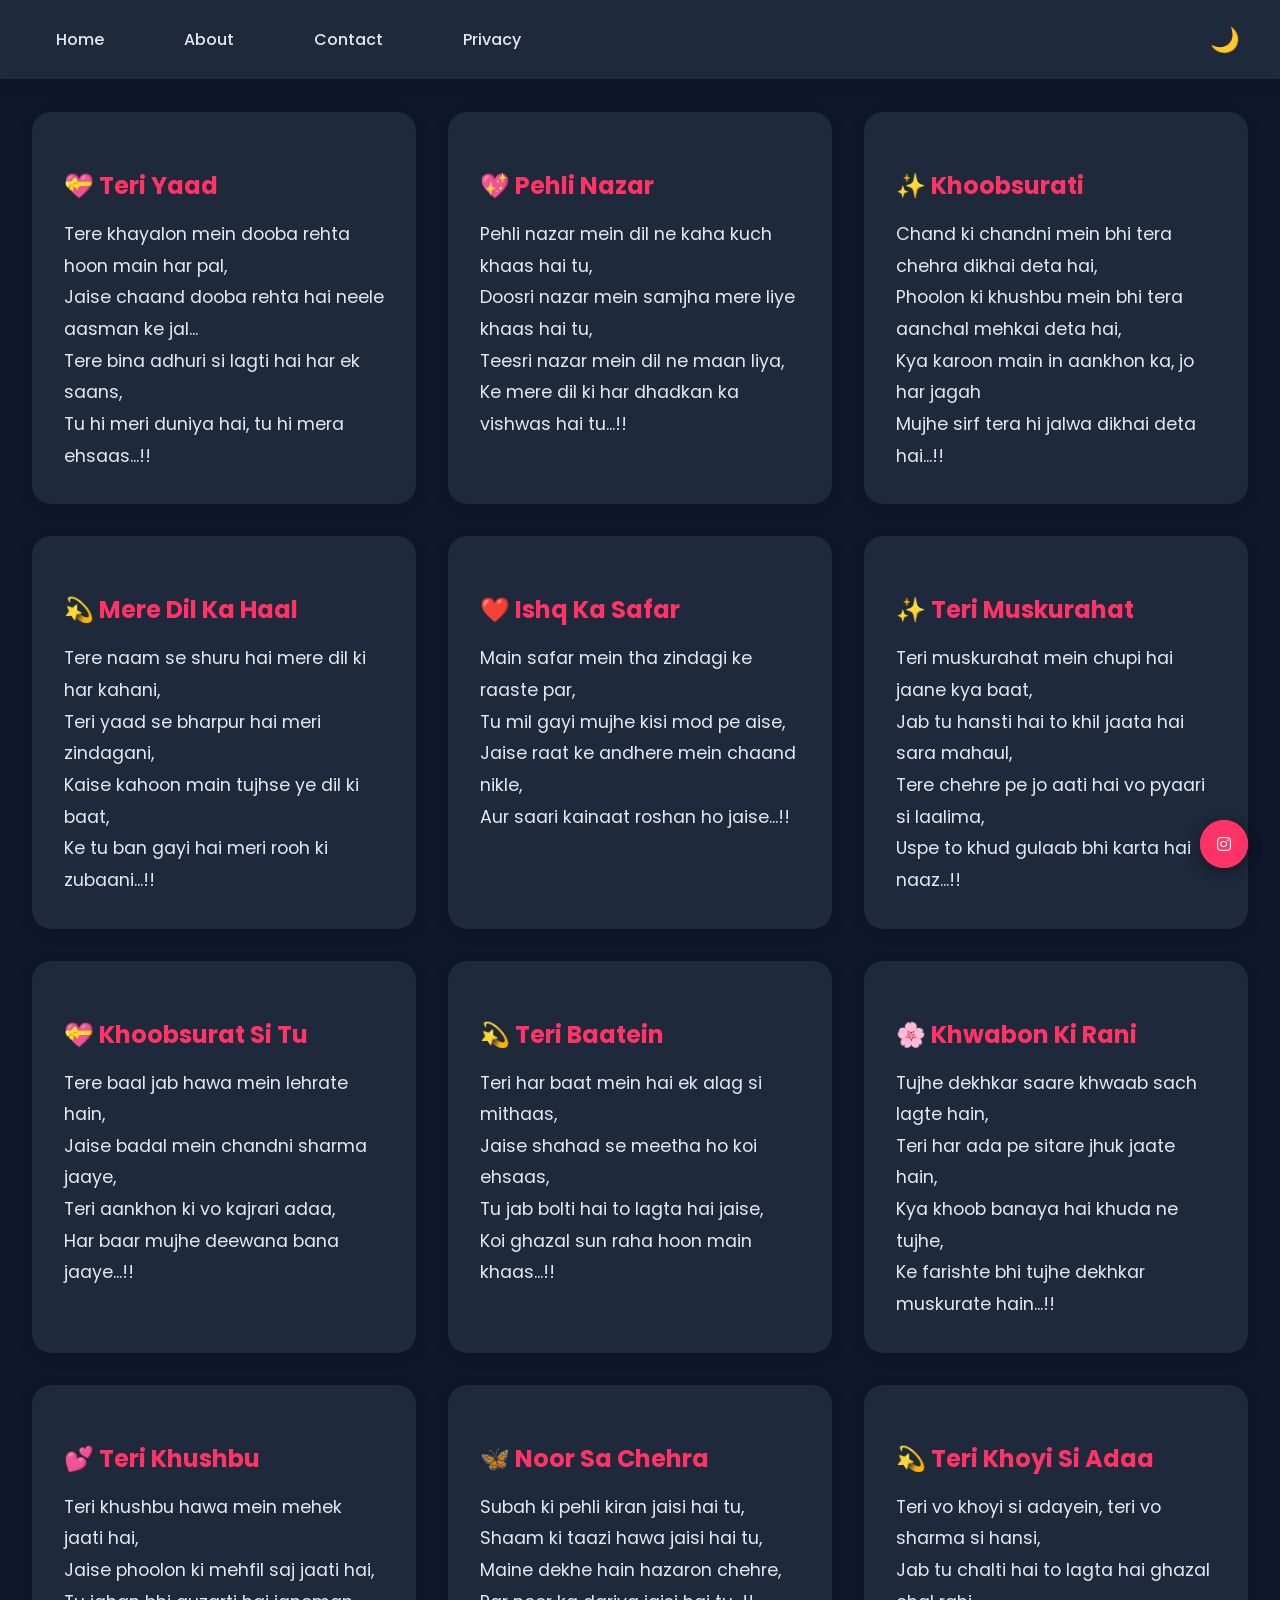
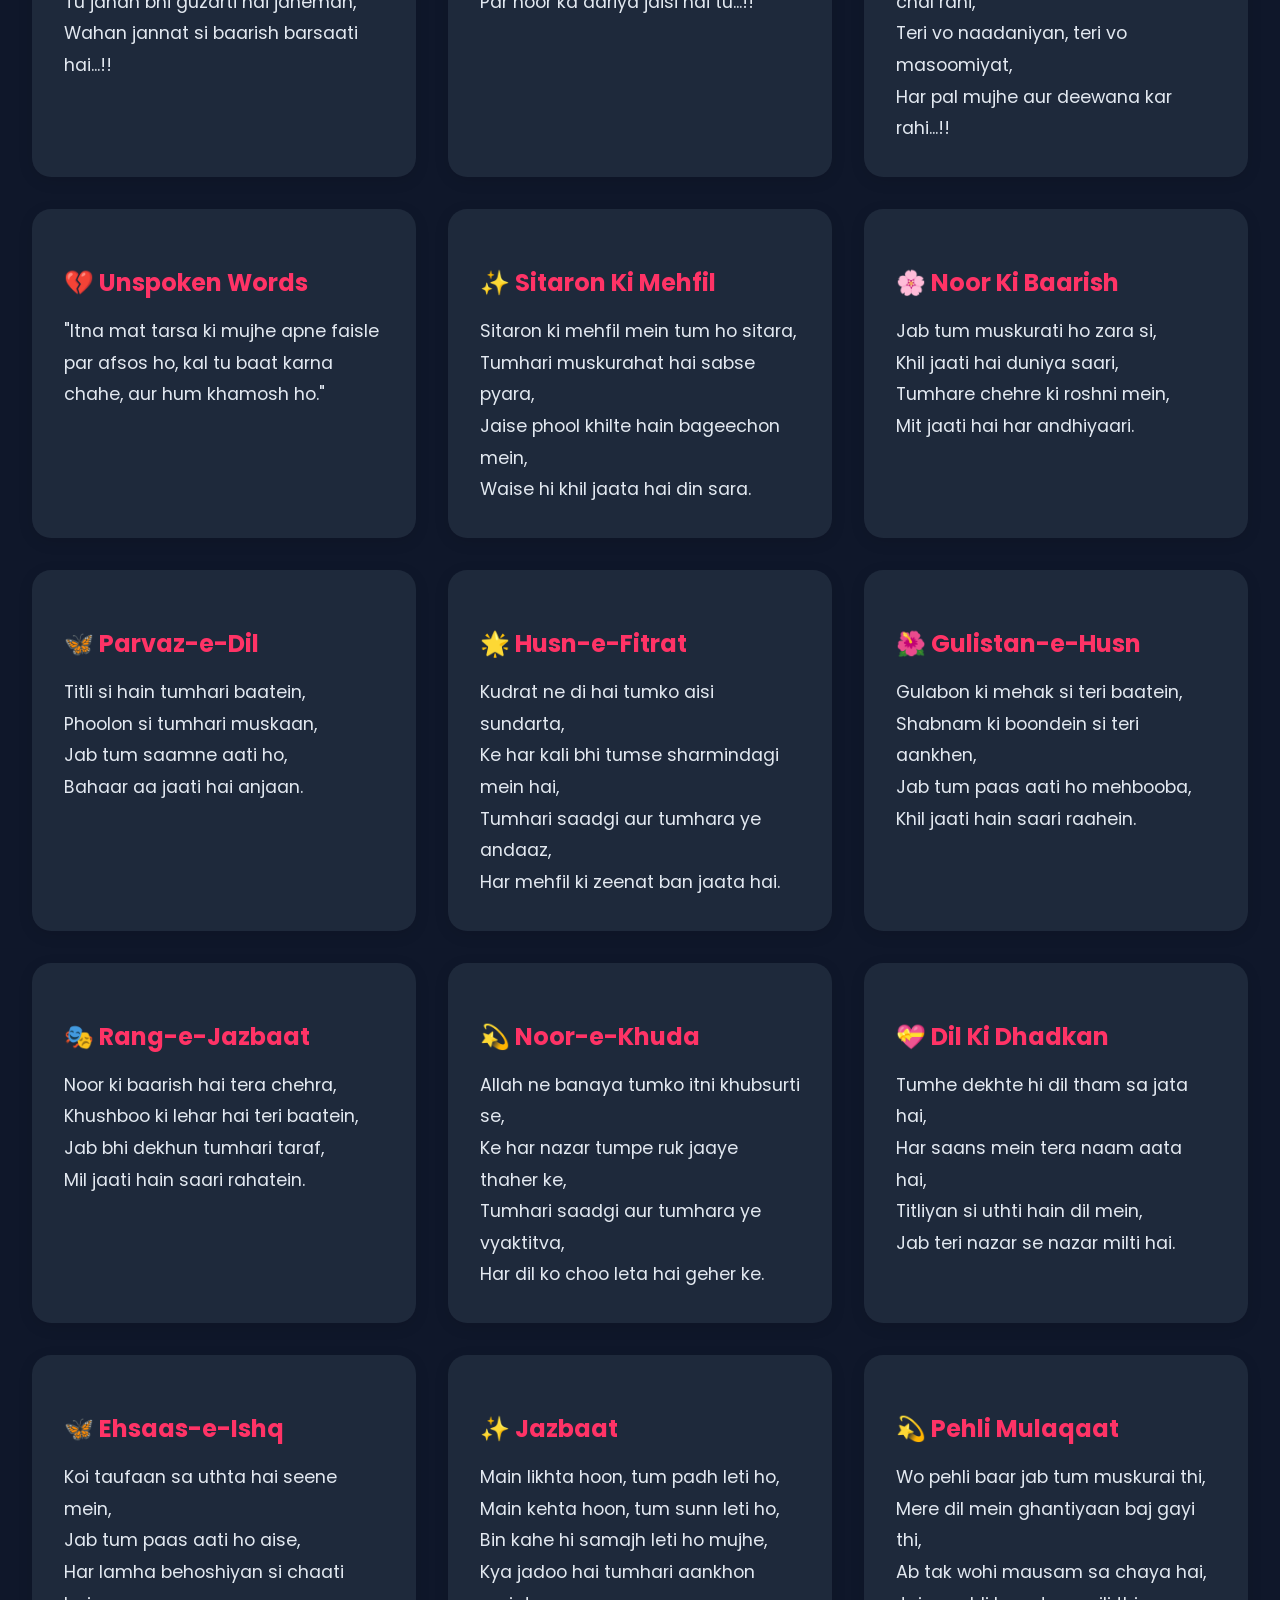
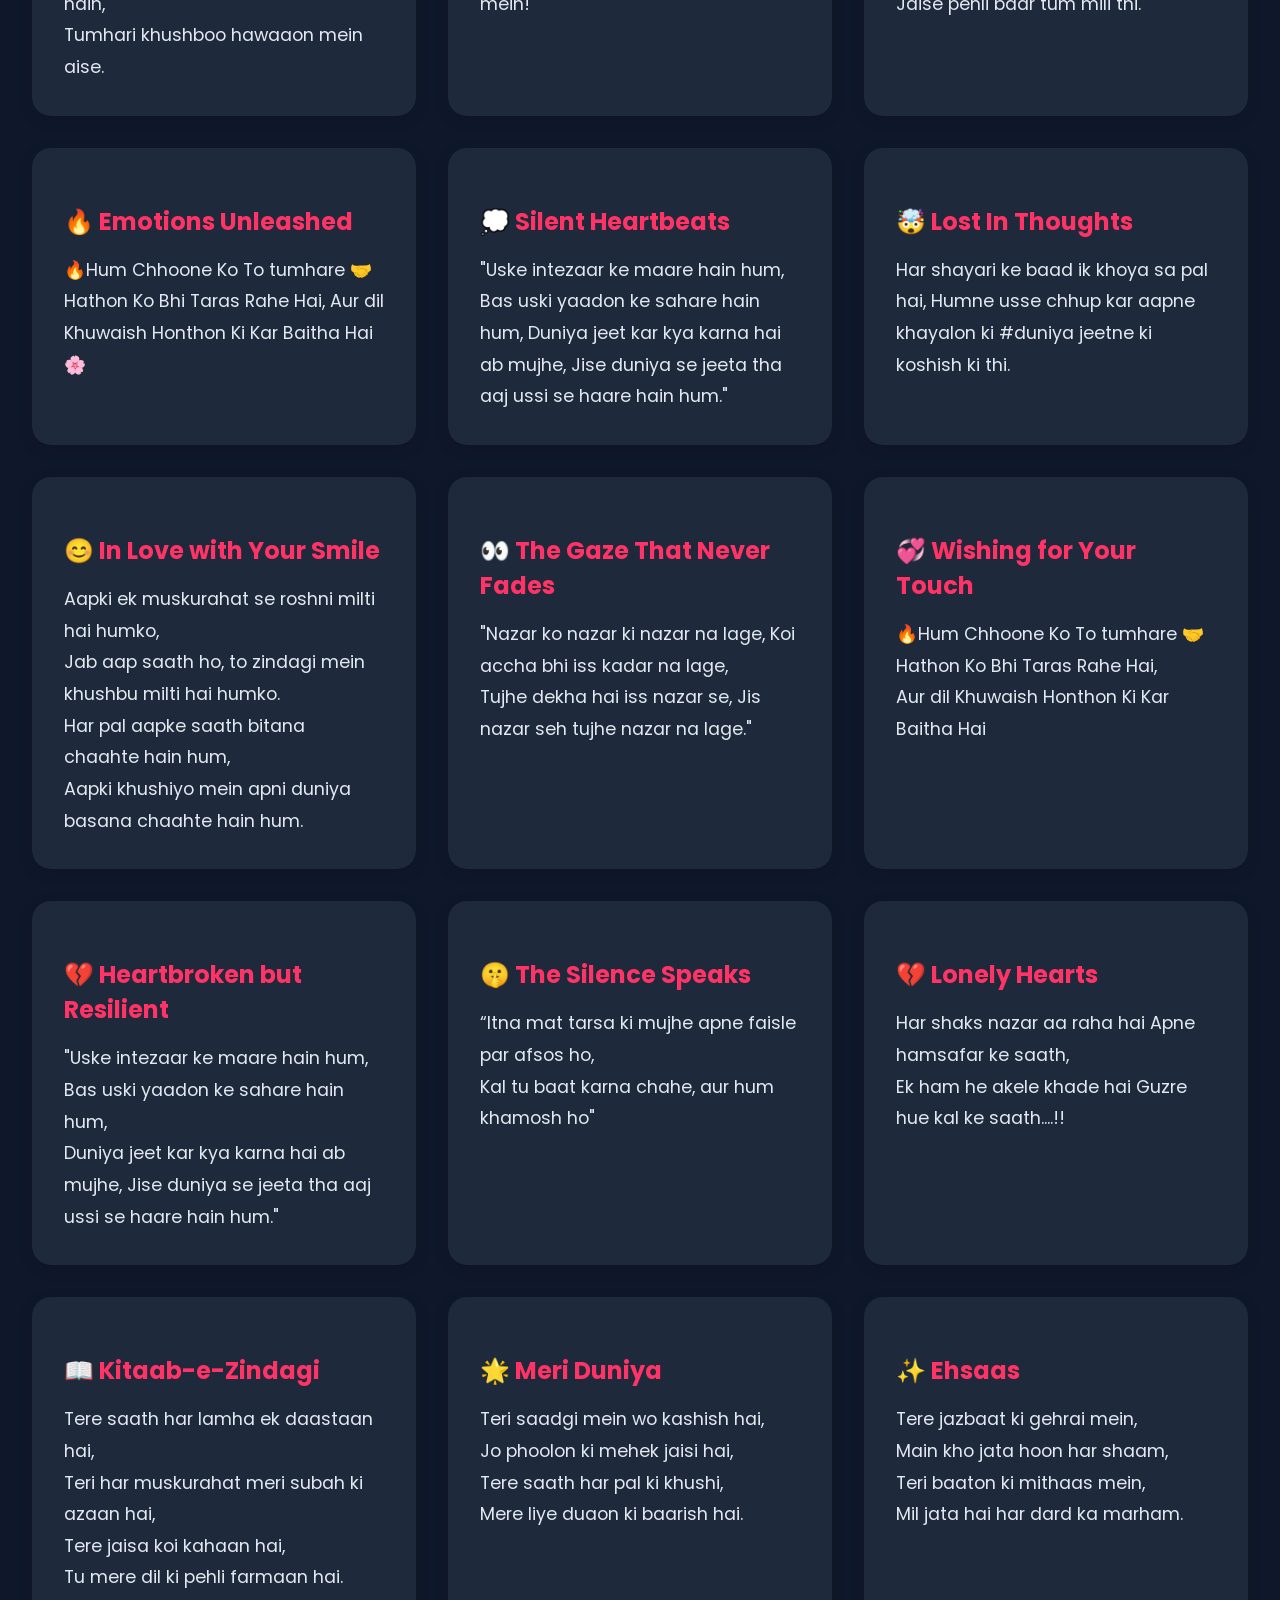
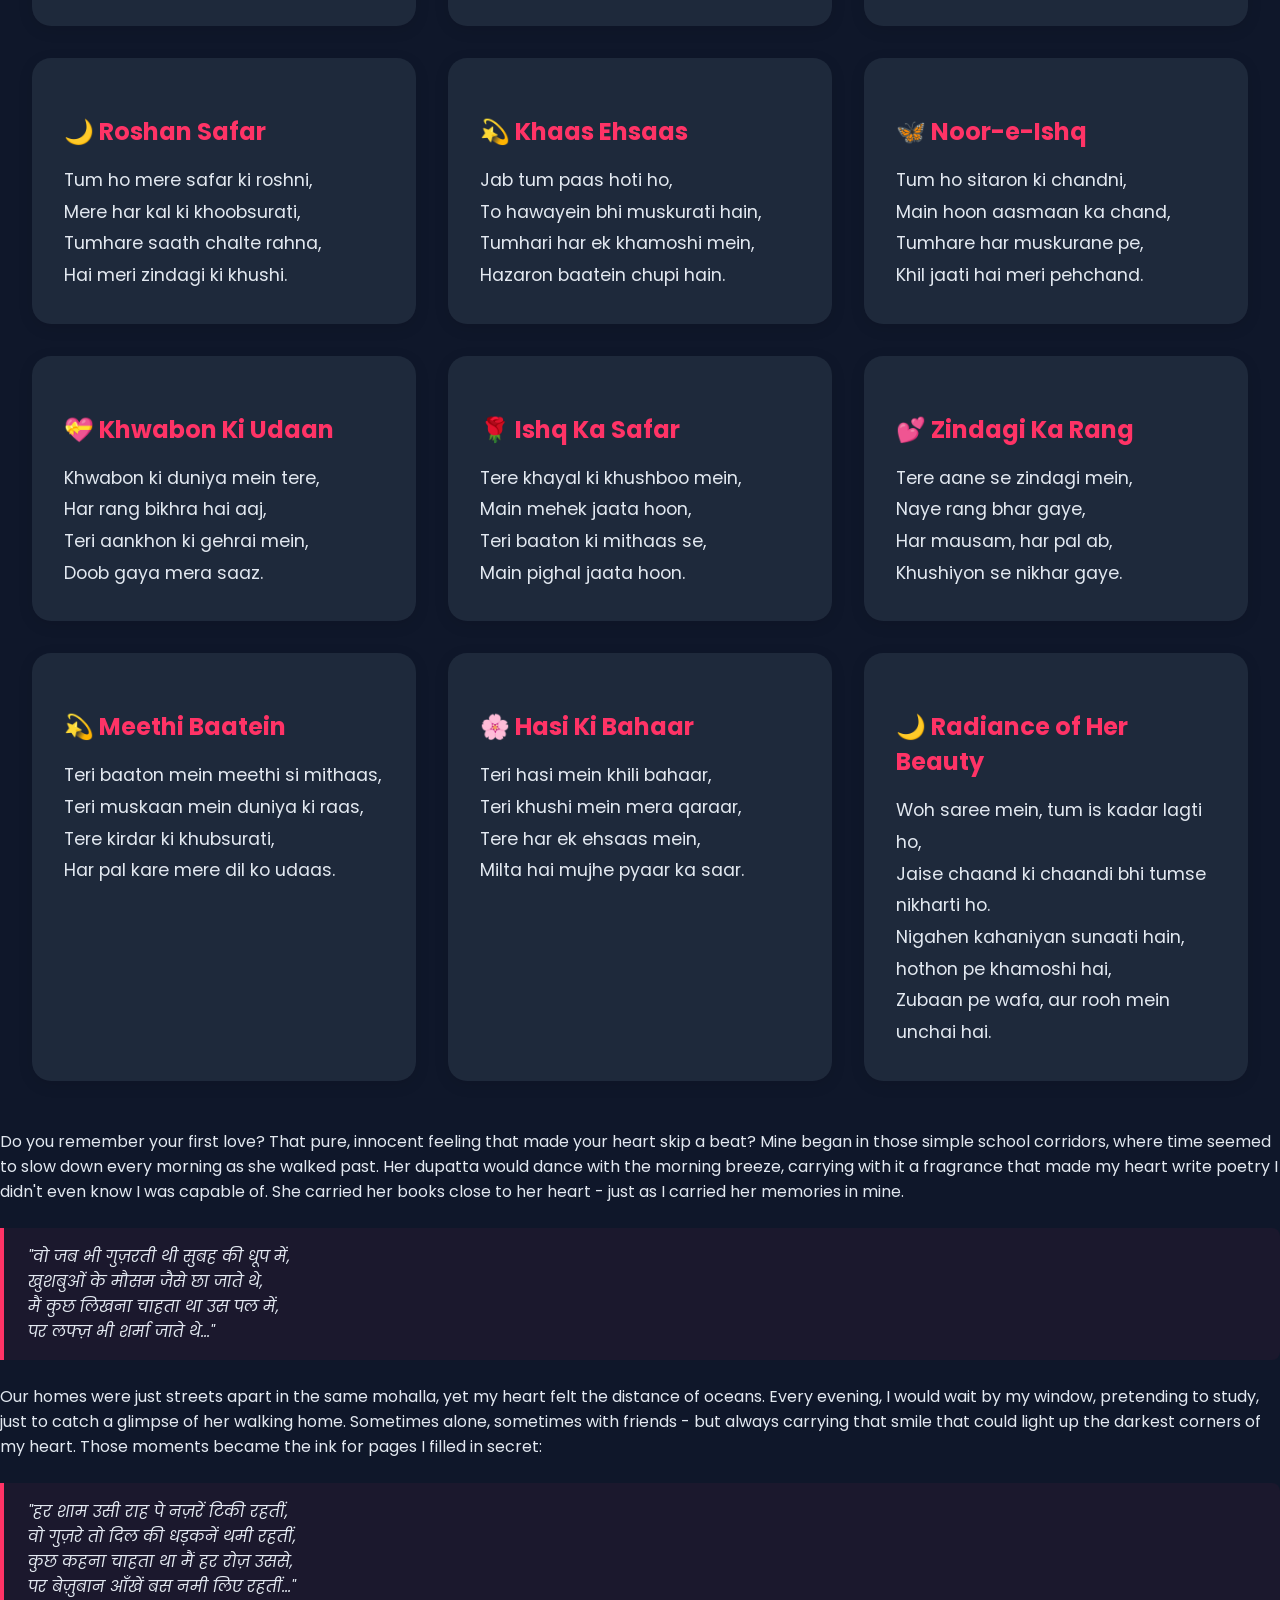
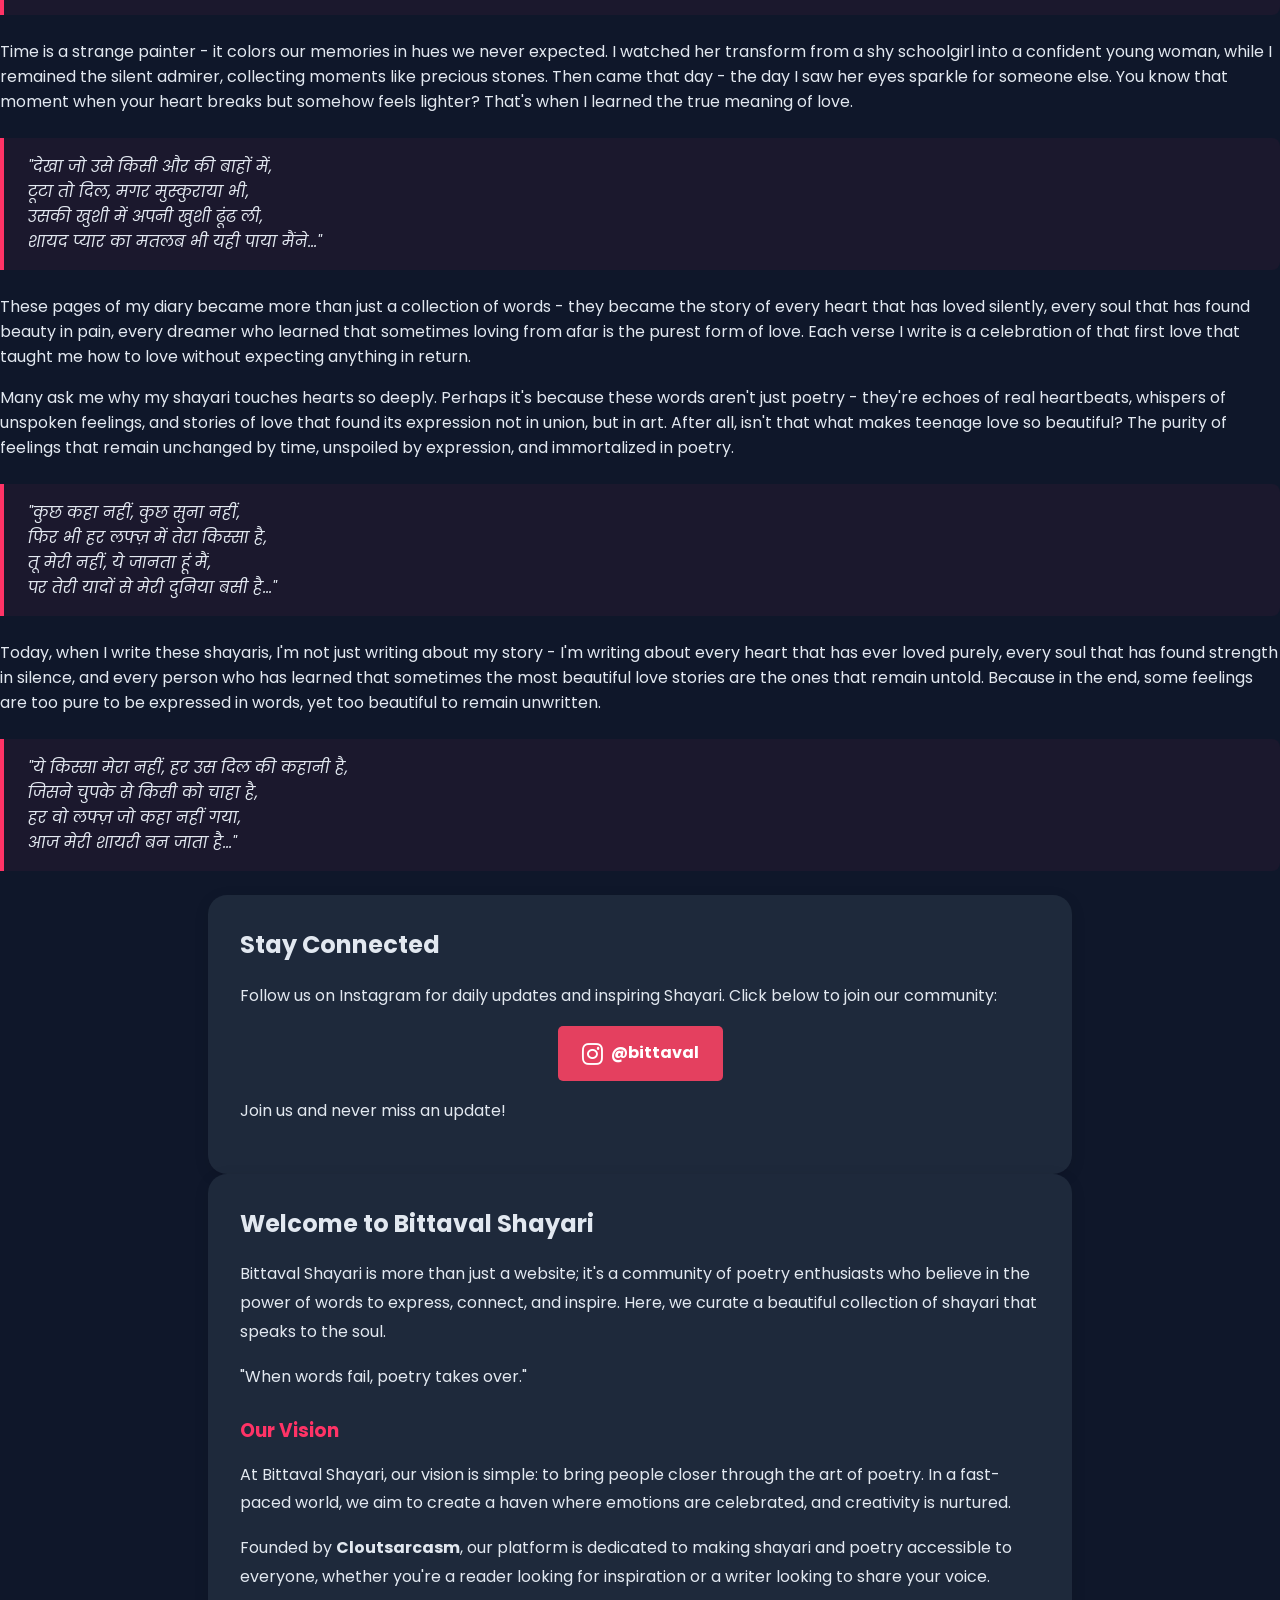
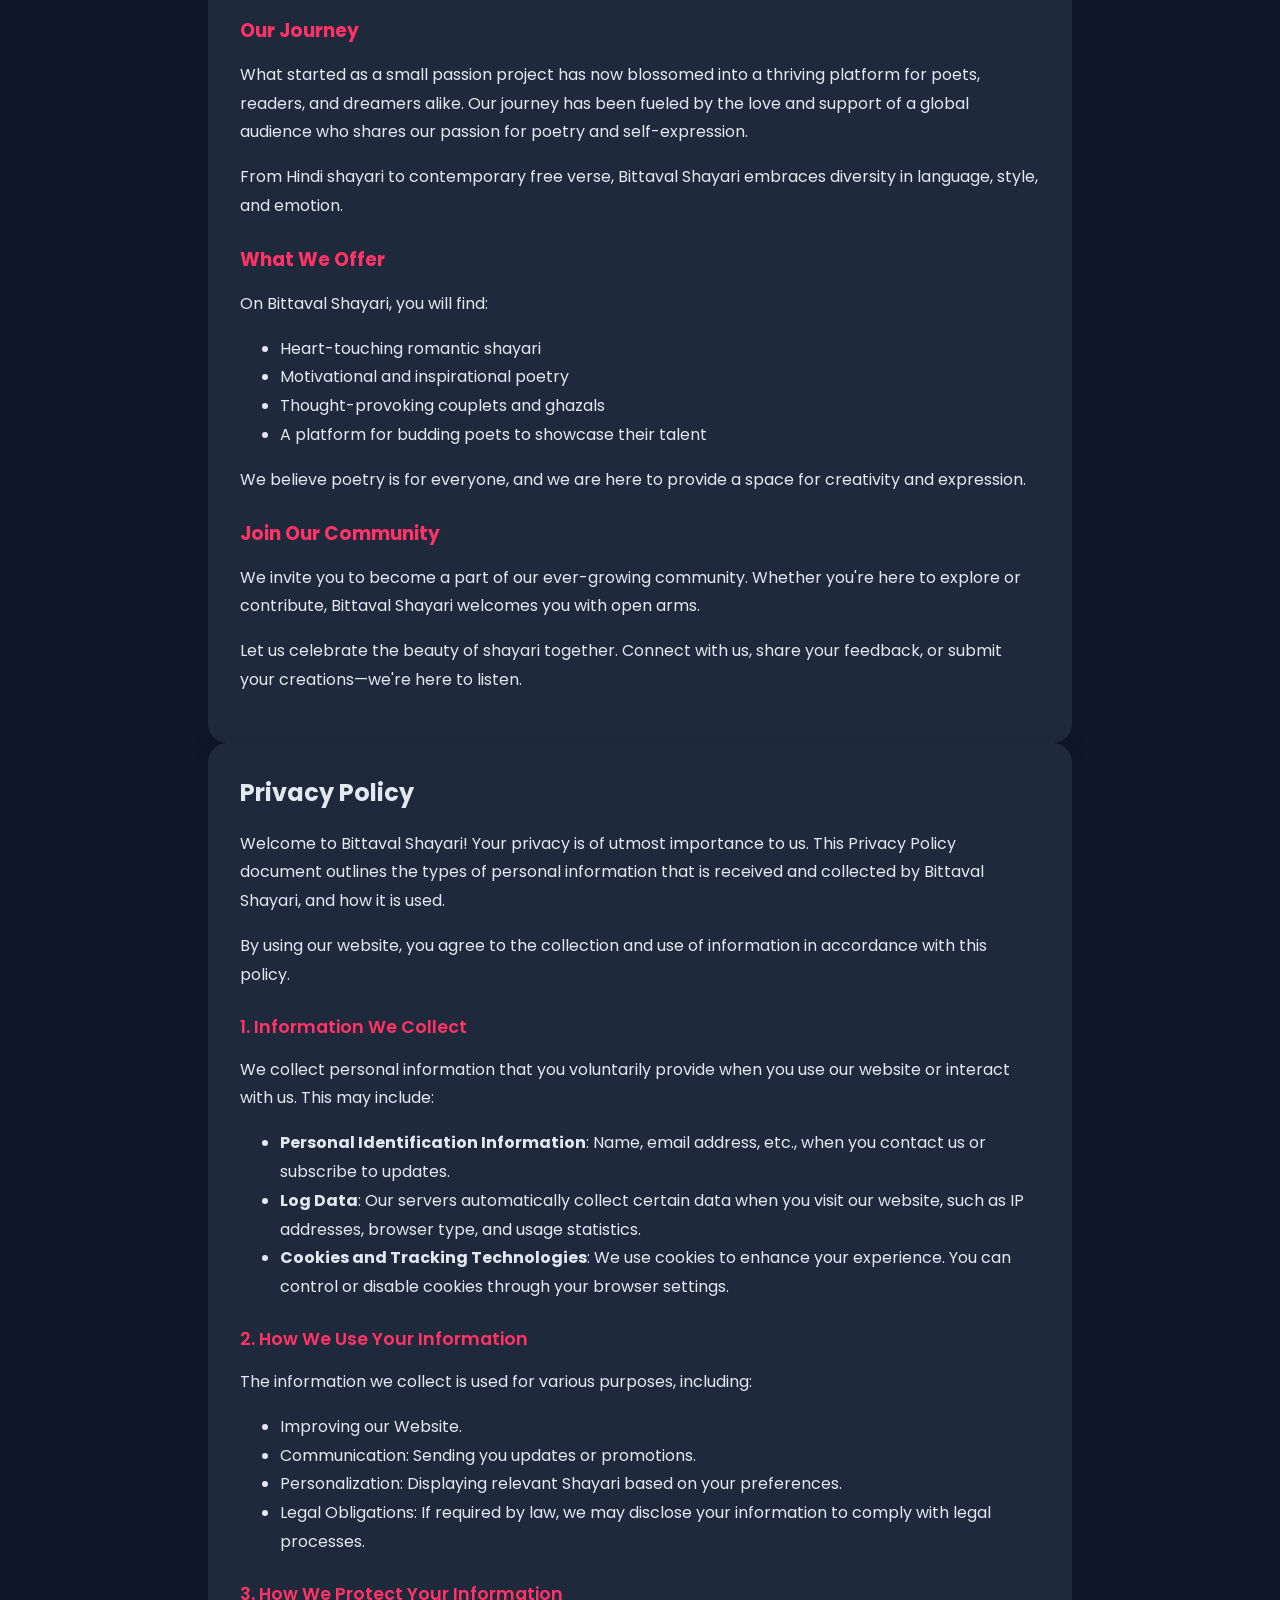
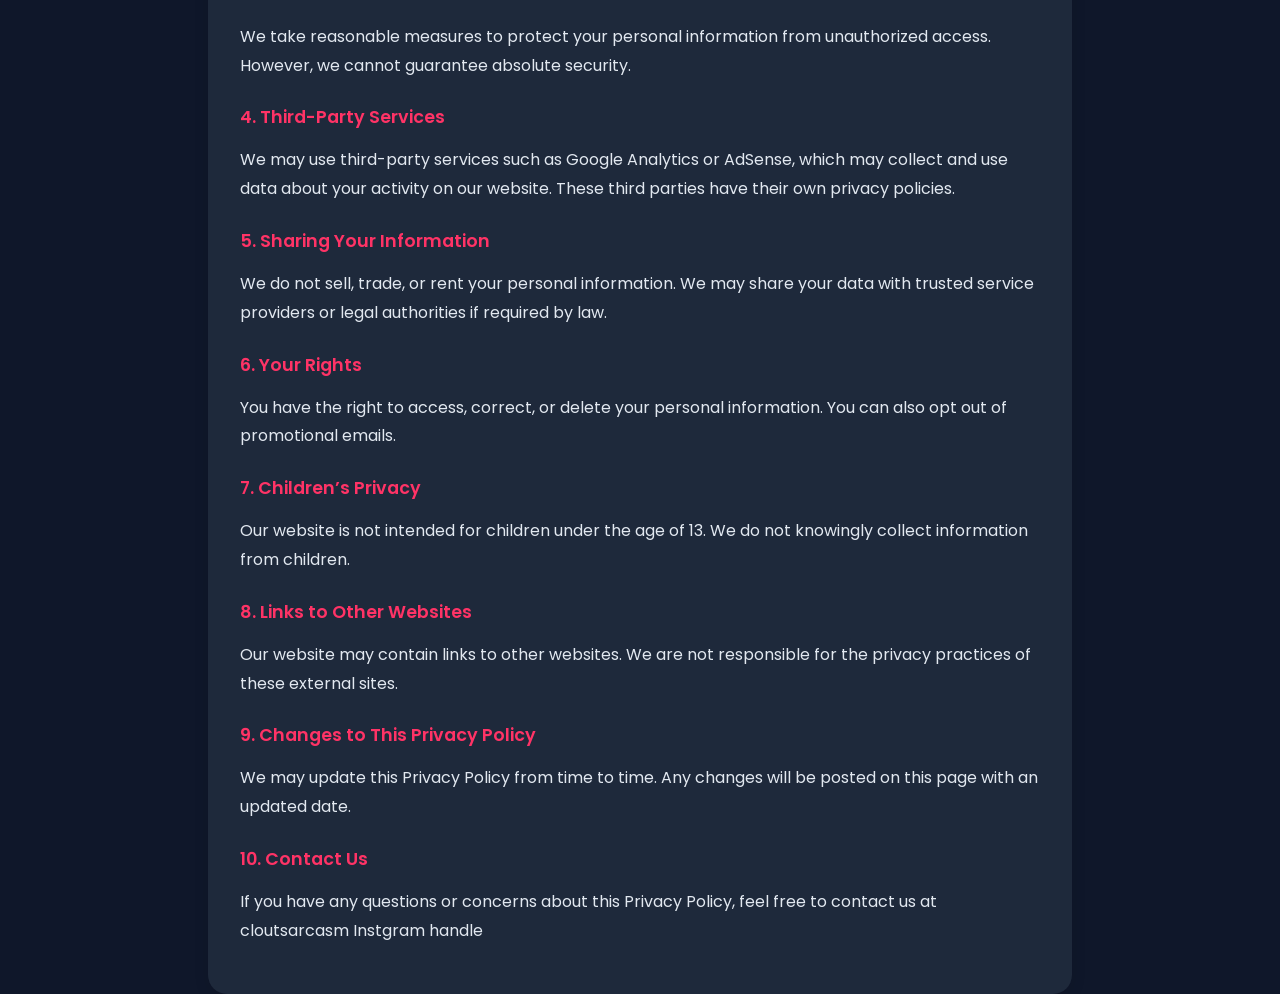
==== commit 4d10186b: "Enable SSL and update site files" ====
--- a/index.html
+++ b/index.html
@@ -4,6 +4,7 @@
 		<!-- SEO, Analytics, and Ads -->
 		<meta charset="UTF-8">
 		<meta name="viewport" content="width=device-width, initial-scale=1.0">
+		<meta http-equiv="Content-Security-Policy" content="upgrade-insecure-requests">
 		<!-- Enhanced Meta Tags and Keywords for Shayari Website -->
 		<meta name="keywords" content="shayari, love shayari, दिल की शायरी, romantic shayari, रोमांटिक शायरी, sad shayari, दर्द भरी शायरी, heart touching shayari, बेस्ट शायरी, two line shayari, दो लाइन शायरी, latest shayari, नई शायरी, hindi shayari, हिंदी शायरी, urdu shayari, उर्दू शायरी, emotional shayari, instagram shayari, whatsapp status shayari, life shayari, जिंदगी शायरी, mohabbat shayari, मोहब्बत शायरी, ishq shayari, इश्क़ शायरी, dard bhari shayari, breakup shayari, ब्रेकअप शायरी, friendship shayari, दोस्ती शायरी, good morning shayari, गुड मॉर्निंग शायरी, good night shayari, attitude shayari, एटीट्यूड शायरी, birthday shayari, जन्मदिन शायरी, motivational shayari, प्रेरणादायक शायरी, funny shayari, मजेदार शायरी, bewafa shayari, बेवफा शायरी, anniversary shayari, marriage shayari, शादी शायरी, festival shayari, त्योहार शायरी, rain shayari, बारिश शायरी, beautiful shayari, खूबसूरत शायरी, short shayari, छोटी शायरी, love quotes hindi, प्रेम कोट्स, romantic quotes hindi, sad quotes hindi, shayari image, शायरी इमेज, shayari photo, shayari status, shayari collection, best shayari 2024, viral shayari, trending shayari, new shayari, नई शायरी 2024, poetry hindi, कविता हिंदी, hindi kavita, हिंदी कविता, love poetry hindi, shayari video, shayari download, shayari app, shayari website, top shayari, famous shayari, मशहूर शायरी, classic shayari, क्लासिक शायरी">
 		<meta name="description" content="Discover India's most heartfelt collection of Hindi & Urdu Shayari at Cloutsarcasm. Daily updates of romantic shayari, sad shayari, love quotes, emotional poetry, life shayari, and more. Experience the magic of words with our trending shayari collection perfect for WhatsApp status and Instagram. From दिल की शायरी to मोहब्बत शायरी, find every emotion in beautiful words.">
@@ -72,292 +73,22 @@
 		<meta name="twitter:creator" content="@cloutsarcasm">
 
 		<title>Bittaval Shayari - Express Your Heart</title>
-    <link href="https://fonts.googleapis.com/css2?family=Poppins:wght@300;400;500;600&display=swap" rel="stylesheet">
-    <link rel="stylesheet" href="https://cdnjs.cloudflare.com/ajax/libs/font-awesome/6.0.0/css/all.min.css">
-    <style>
-        :root {
-            /* Dark theme colors */
-            --primary-dark: #FF3366;
-            --secondary-dark: #9333EA;
-            --bg-dark: #0F172A;
-            --nav-bg-dark: #1E293B;
-            --card-bg-dark: #1E293B;
-            --text-dark: #E2E8F0;
-            --hover-dark: #2D3748;
-
-            /* Light theme colors */
-            --primary-light: #FF3366;
-            --secondary-light: #7C3AED;
-            --bg-light: #F8FAFC;
-            --nav-bg-light: #FFFFFF;
-            --card-bg-light: #FFFFFF;
-            --text-light: #1E293B;
-            --hover-light: #F1F5F9;
-
-            --transition-speed: 0.3s;
-        }
-
-        body {
-            margin: 0;
-            padding: 0;
-            font-family: 'Poppins', sans-serif;
-            min-height: 100vh;
-            background-color: var(--bg-dark);
-            color: var(--text-dark);
-            transition: all var(--transition-speed) ease;
-        }
-
-        body.light-mode {
-            background-color: var(--bg-light);
-            color: var(--text-light);
-        }
-
-        nav {
-            background: var(--nav-bg-dark);
-            padding: 1rem 2rem;
-            position: fixed;
-            width: 100%;
-            top: 0;
-            z-index: 1000;
-            display: flex;
-            justify-content: space-between;
-            align-items: center;
-            box-shadow: 0 4px 20px rgba(0, 0, 0, 0.1);
-            box-sizing: border-box;
-            transition: all var(--transition-speed) ease;
-        }
-
-        body.light-mode nav {
-            background: var(--nav-bg-light);
-        }
-
-        .nav-links {
-            display: flex;
-            gap: 2rem;
-        }
-
-        .nav-link {
-            color: var(--text-dark);
-            text-decoration: none;
-            font-weight: 500;
-            padding: 0.7rem 1.5rem;
-            border-radius: 0.8rem;
-            transition: all var(--transition-speed);
-            position: relative;
-            overflow: hidden;
-        }
-
-        body.light-mode .nav-link {
-            color: var(--text-light);
-        }
-
-        .nav-link::after {
-            content: '';
-            position: absolute;
-            bottom: 0;
-            left: 50%;
-            width: 0;
-            height: 3px;
-            background: var(--primary-dark);
-            transition: all 0.3s ease;
-            transform: translateX(-50%);
-        }
-
-        .nav-link:hover::after {
-            width: 80%;
-        }
-
-        .nav-link.active {
-            color: var(--primary-dark);
-            background: rgba(255, 51, 102, 0.1);
-        }
-
-        .nav-link.active::after {
-            width: 80%;
-        }
-
-        .theme-toggle {
-            background: none;
-            border: none;
-            color: var(--text-dark);
-            font-size: 1.5rem;
-            cursor: pointer;
-            padding: 0.5rem;
-            border-radius: 50%;
-            transition: all var(--transition-speed);
-        }
-
-        body.light-mode .theme-toggle {
-            color: var(--text-light);
-        }
-
-        .theme-toggle:hover {
-            transform: rotate(360deg);
-            color: var(--primary-dark);
-        }
-
-        .content {
-            display: none;
-            padding: 7rem 2rem 2rem;
-            opacity: 0;
-            transform: translateY(20px);
-        }
-
-        .content.active {
-            display: block;
-            animation: fadeInUp 0.5s ease forwards;
-        }
-
-        .shayari-grid {
-            display: grid;
-            grid-template-columns: repeat(auto-fit, minmax(320px, 1fr));
-            gap: 2rem;
-            max-width: 1400px;
-            margin: 0 auto;
-        }
-
-        .shayari-card {
-            background: var(--card-bg-dark);
-            border-radius: 1.2rem;
-            padding: 2rem;
-            box-shadow: 0 4px 15px rgba(0, 0, 0, 0.1);
-            transition: all var(--transition-speed);
-            position: relative;
-            overflow: hidden;
-            cursor: pointer;
-        }
-
-        body.light-mode .shayari-card {
-            background: var(--card-bg-light);
-        }
-
-        .shayari-card::before {
-            content: '';
-            position: absolute;
-            top: 0;
-            left: 0;
-            width: 100%;
-            height: 100%;
-            background: linear-gradient(45deg, var(--primary-dark), var(--secondary-dark));
-            opacity: 0;
-            transition: all var(--transition-speed);
-            z-index: 0;
-        }
-
-        .shayari-card:hover {
-            transform: translateY(-10px) scale(1.02);
-            box-shadow: 0 8px 30px rgba(0, 0, 0, 0.2);
-        }
-
-        .shayari-card:hover::before {
-            opacity: 0.1;
-        }
-
-        .shayari-card h3 {
-            color: var(--primary-dark);
-            margin-bottom: 1rem;
-            font-size: 1.5rem;
-            position: relative;
-            z-index: 1;
-        }
-
-        .shayari-card p {
-            line-height: 1.8;
-            margin: 0;
-            font-size: 1.1rem;
-            position: relative;
-            z-index: 1;
-        }
-
-        .social-links {
-            position: fixed;
-            bottom: 2rem;
-            right: 2rem;
-            display: flex;
-            flex-direction: column;
-            gap: 1rem;
-            z-index: 100;
-        }
-
-        .social-link {
-            background: var(--primary-dark);
-            color: white;
-            width: 3rem;
-            height: 3rem;
-            border-radius: 50%;
-            display: flex;
-            align-items: center;
-            justify-content: center;
-            text-decoration: none;
-            transition: all var(--transition-speed);
-            box-shadow: 0 4px 15px rgba(0, 0, 0, 0.2);
-        }
-
-        .social-link:hover {
-            transform: translateY(-5px) scale(1.1);
-            background: var(--secondary-dark);
-        }
-
-        .page-content {
-            max-width: 800px;
-            margin: 0 auto;
-            padding: 2rem;
-            background: var(--card-bg-dark);
-            border-radius: 1.2rem;
-            box-shadow: 0 4px 15px rgba(0, 0, 0, 0.1);
-            transition: all var(--transition-speed);
-        }
-
-        body.light-mode .page-content {
-            background: var(--card-bg-light);
-        }
-
-        @keyframes fadeInUp {
-            from {
-                opacity: 0;
-                transform: translateY(20px);
-            }
-            to {
-                opacity: 1;
-                transform: translateY(0);
-            }
-        }
-
-        @media (max-width: 768px) {
-            .nav-links {
-                gap: 0.5rem;
-            }
-            
-            .nav-link {
-                padding: 0.5rem 1rem;
-                font-size: 0.9rem;
-            }
-
-            .social-links {
-                bottom: 1rem;
-                right: 1rem;
-            }
-
-            .social-link {
-                width: 2.5rem;
-                height: 2.5rem;
-            }
-        }
-    </style>
+		<link href="https://fonts.googleapis.com/css2?family=Poppins:wght@300;400;500;600&display=swap" rel="stylesheet">
+		<link rel="stylesheet" href="https://cdnjs.cloudflare.com/ajax/libs/font-awesome/6.0.0/css/all.min.css">
+		<link rel="stylesheet" href="css/styles.css">
 </head>
 <body class="dark-mode">
-    <nav>
-        <div class="nav-links">
-            <a href="#" class="nav-link active" data-page="home">Home</a>
-            <a href="#" class="nav-link" data-page="about">About</a>
-            <a href="#" class="nav-link" data-page="contact">Contact</a>
-            <a href="#" class="nav-link" data-page="privacy">Privacy</a>
-        </div>
-        <button class="theme-toggle" aria-label="Toggle theme">🌙</button>
-    </nav>
-
-    <main>
-        <section id="home" class="content active">
+	<nav>
+		<div class="nav-links">
+			<a href="index.html" class="nav-link active">Home</a>
+			<a href="about.html" class="nav-link">About</a>
+			<a href="contact.html" class="nav-link">Contact</a>
+			<a href="privacy.html" class="nav-link">Privacy</a>
+		</div>
+		<button class="theme-toggle" aria-label="Toggle theme">🌙</button>
+	</nav>
+
+	<main>
 		<div class="shayari-grid">
 <div class="shayari-card">
 <h3>💝 Teri Yaad</h3>
@@ -697,85 +428,104 @@
     <p>Woh saree mein, tum is kadar lagti ho, <br> Jaise chaand ki chaandi bhi tumse nikharti ho. <br> Nigahen kahaniyan sunaati hain, hothon pe khamoshi hai, <br> Zubaan pe wafa, aur rooh mein unchai hai.</p>
 </div>
 
-        </section>
-
-        <section id="about" class="content">
-            <div class="page-content">
-        <h2>कलम की कहानी - The Story Behind These Words</h2>
+		</div>
+	</main>
+
+    <div class="social-links">
+        <a href="https://www.instagram.com/bittaval/" target="_blank" class="social-link" title="Follow us on Instagram">
+            <i class="fab fa-instagram"></i>
+        </a>
+    </div>
+
+    <script src="js/app.js"></script>
+	<amp-auto-ads type="adsense"
+        data-ad-client="ca-pub-9869872879491570">
+</amp-auto-ads>
+</body>
+</html>
         
         <div class="story-section">
             <p>
-                It started in the corridors of our school, where every morning felt like a new page waiting to be written. She would pass by, her dupatta dancing with the wind, carrying books close to her heart. I didn't know then that those fleeting moments would become the ink of my shayari years later.
-            </p>
-
-            <p>
-                We lived in the same mohalla, and everyday I would see her walking home, sometimes alone, sometimes with friends. The distance between us was merely a few streets, but in my heart, it felt like an ocean of unspoken words. That's when the first words began forming in my diary:
+                Do you remember your first love? That pure, innocent feeling that made your heart skip a beat? Mine began in those simple school corridors, where time seemed to slow down every morning as she walked past. Her dupatta would dance with the morning breeze, carrying with it a fragrance that made my heart write poetry I didn't even know I was capable of. She carried her books close to her heart - just as I carried her memories in mine.
             </p>
 
             <div class="shayari-quote">
                 <em>
-                "Wo guzarti hai jab bhi gali se,<br>
-                Khushbuon ka karwan lag jaata hai,<br>
-                Main likhta hoon, mitaata hoon,<br>
-                Par har lafz mein uska naam aa jaata hai..."
+                "वो जब भी गुज़रती थी सुबह की धूप में,<br>
+                खुशबुओं के मौसम जैसे छा जाते थे,<br>
+                मैं कुछ लिखना चाहता था उस पल में,<br>
+                पर लफ्ज़ भी शर्मा जाते थे..."
                 </em>
             </div>
 
             <p>
-                Years passed like pages turning in a book. I saw her grow from a shy schoolgirl into a confident young woman. My feelings grew too, silent but deep, like roots of a tree searching for water. Then one day, I saw her smile differently at someone else. Her eyes held a sparkle I had always wished would be for me.
-            </p>
-
-            <p>
-                But love isn't always about possession; sometimes it's about pure appreciation of beauty, of existence. That realization became my inspiration:
+                Our homes were just streets apart in the same mohalla, yet my heart felt the distance of oceans. Every evening, I would wait by my window, pretending to study, just to catch a glimpse of her walking home. Sometimes alone, sometimes with friends - but always carrying that smile that could light up the darkest corners of my heart. Those moments became the ink for pages I filled in secret:
             </p>
 
             <div class="shayari-quote">
                 <em>
-                "Tum khush ho, yahi kaafi hai,<br>
-                Tumhari khushi mein meri duniya hai,<br>
-                Main chahun bhi to kya kahun tumse,<br>
-                Meri har nazm tumhari kahani hai..."
+                "हर शाम उसी राह पे नज़रें टिकी रहतीं,<br>
+                वो गुज़रे तो दिल की धड़कनें थमी रहतीं,<br>
+                कुछ कहना चाहता था मैं हर रोज़ उससे,<br>
+                पर बेज़ुबान आँखें बस नमी लिए रहतीं..."
                 </em>
             </div>
 
             <p>
-                Today, these shayaris are not just words of unrequited love; they're celebrations of pure emotion. Every verse I write carries fragments of those school days, those street corners where our paths would cross, those moments when silence spoke louder than words. Some people write from imagination, but I write from a heart that learned to love without expecting anything in return.
-            </p>
-
-            <p>
-                My diary became my confidant, and these shayaris became my way of loving from afar. Perhaps that's why they resonate with so many - because true love isn't always about happy endings; sometimes it's about the beauty of feeling itself, about finding poetry in pain, and about transforming longing into art.
+                Time is a strange painter - it colors our memories in hues we never expected. I watched her transform from a shy schoolgirl into a confident young woman, while I remained the silent admirer, collecting moments like precious stones. Then came that day - the day I saw her eyes sparkle for someone else. You know that moment when your heart breaks but somehow feels lighter? That's when I learned the true meaning of love.
             </p>
 
             <div class="shayari-quote">
                 <em>
-                "Maine likha hai har lafz tumhare liye,<br>
-                Par tumhe kabhi sunaya nahi,<br>
-                Shayad yahi ishq ki khubsurati hai,<br>
-                Ke maine tumhe kabhi bataya nahi..."
+                "देखा जो उसे किसी और की बाहों में,<br>
+                टूटा तो दिल, मगर मुस्कुराया भी,<br>
+                उसकी खुशी में अपनी खुशी ढूंढ ली,<br>
+                शायद प्यार का मतलब भी यही पाया मैंने..."
+                </em>
+            </div>
+
+            <p>
+                These pages of my diary became more than just a collection of words - they became the story of every heart that has loved silently, every soul that has found beauty in pain, every dreamer who learned that sometimes loving from afar is the purest form of love. Each verse I write is a celebration of that first love that taught me how to love without expecting anything in return.
+            </p>
+
+            <p>
+                Many ask me why my shayari touches hearts so deeply. Perhaps it's because these words aren't just poetry - they're echoes of real heartbeats, whispers of unspoken feelings, and stories of love that found its expression not in union, but in art. After all, isn't that what makes teenage love so beautiful? The purity of feelings that remain unchanged by time, unspoiled by expression, and immortalized in poetry.
+            </p>
+
+            <div class="shayari-quote">
+                <em>
+                "कुछ कहा नहीं, कुछ सुना नहीं,<br>
+                फिर भी हर लफ्ज़ में तेरा किस्सा है,<br>
+                तू मेरी नहीं, ये जानता हूं मैं,<br>
+                पर तेरी यादों से मेरी दुनिया बसी है..."
+                </em>
+            </div>
+
+            <p>
+                Today, when I write these shayaris, I'm not just writing about my story - I'm writing about every heart that has ever loved purely, every soul that has found strength in silence, and every person who has learned that sometimes the most beautiful love stories are the ones that remain untold. Because in the end, some feelings are too pure to be expressed in words, yet too beautiful to remain unwritten.
+            </p>
+
+            <div class="final-thought">
+                <em>
+                "ये किस्सा मेरा नहीं, हर उस दिल की कहानी है,<br>
+                जिसने चुपके से किसी को चाहा है,<br>
+                हर वो लफ्ज़ जो कहा नहीं गया,<br>
+                आज मेरी शायरी बन जाता है..."
                 </em>
             </div>
         </div>
-		        <ul style="list-style: none; padding: 0; display: flex; justify-content: center; align-items: center; gap: 1rem;">
-            <li>
-                <a href="https://www.instagram.com/cloutsarcasm/" target="_blank" rel="nofollow noopener noreferrer" 
-                   style="display: flex; align-items: center; gap: 0.5rem; text-decoration: none; background: #E4405F; color: white; padding: 0.8rem 1.5rem; border-radius: 5px; font-weight: bold; transition: transform 0.3s ease;">
-                    <i class="fab fa-instagram" style="font-size: 1.5rem;"></i>
-                    @cloutsarcasm
-                </a>
-            </li>
-        </ul>
     </div>
-
-    <div id="contact" class="content">
+        </div>
+
         <div class="page-content">
             <h2>Stay Connected</h2>
             <p>Follow us on Instagram for daily updates and inspiring Shayari. Click below to join our community:</p>
             <ul style="list-style: none; padding: 0; display: flex; justify-content: center; align-items: center; gap: 1rem;">
                 <li>
-                    <a href="https://www.instagram.com/cloutsarcasm/" target="_blank" rel="nofollow noopener noreferrer" 
+                    <a href="https://www.instagram.com/bittaval/" target="_blank" rel="nofollow noopener noreferrer" 
                        style="display: flex; align-items: center; gap: 0.5rem; text-decoration: none; background: #E4405F; color: white; padding: 0.8rem 1.5rem; border-radius: 5px; font-weight: bold; transition: transform 0.3s ease;">
                         <i class="fab fa-instagram" style="font-size: 1.5rem;"></i>
-                        @cloutsarcasm
+                        @bittaval
                     </a>
                 </li>
             </ul>
@@ -786,9 +536,57 @@
 
         <section id="contact" class="content">
             <div class="page-content">
-                <h2>Get in Touch</h2>
-                <p>We'd love to hear from you! Share your thoughts, suggestions, or just say hello at cloutsarcasm on instagram.</p>
-            </div>
+                        <!-- Welcome Section -->
+        <h2>Welcome to Bittaval Shayari</h2>
+        <p>
+            Bittaval Shayari is more than just a website; it's a community of poetry enthusiasts who believe in the power of words to express, connect, and inspire. Here, we curate a beautiful collection of shayari that speaks to the soul.
+        </p>
+        <p class="quote">
+            "When words fail, poetry takes over."
+        </p>
+
+        <!-- Vision Section -->
+        <h3>Our Vision</h3>
+        <p>
+            At Bittaval Shayari, our vision is simple: to bring people closer through the art of poetry. In a fast-paced world, we aim to create a haven where emotions are celebrated, and creativity is nurtured. 
+        </p>
+        <p>
+            Founded by <strong>Cloutsarcasm</strong>, our platform is dedicated to making shayari and poetry accessible to everyone, whether you're a reader looking for inspiration or a writer looking to share your voice.
+        </p>
+
+        <!-- Our Journey Section -->
+        <h3>Our Journey</h3>
+        <p>
+            What started as a small passion project has now blossomed into a thriving platform for poets, readers, and dreamers alike. Our journey has been fueled by the love and support of a global audience who shares our passion for poetry and self-expression.
+        </p>
+        <p>
+            From Hindi shayari to contemporary free verse, Bittaval Shayari embraces diversity in language, style, and emotion.
+        </p>
+
+        <!-- Offerings Section -->
+        <h3>What We Offer</h3>
+        <p>
+            On Bittaval Shayari, you will find:
+        </p>
+        <ul>
+            <li>Heart-touching romantic shayari</li>
+            <li>Motivational and inspirational poetry</li>
+            <li>Thought-provoking couplets and ghazals</li>
+            <li>A platform for budding poets to showcase their talent</li>
+        </ul>
+        <p>
+            We believe poetry is for everyone, and we are here to provide a space for creativity and expression.
+        </p>
+
+        <!-- Call to Action Section -->
+        <h3>Join Our Community</h3>
+        <p>
+            We invite you to become a part of our ever-growing community. Whether you're here to explore or contribute, Bittaval Shayari welcomes you with open arms.
+        </p>
+        <p>
+            Let us celebrate the beauty of shayari together. Connect with us, share your feedback, or submit your creations—we're here to listen.
+        </p>
+		</div>
         </section>
 
         <section id="privacy" class="content">
@@ -843,7 +641,7 @@
     </main>
 
     <div class="social-links">
-        <a href="https://www.instagram.com/cloutsarcasm/" target="_blank" class="social-link" title="Follow us on Instagram">
+        <a href="https://www.instagram.com/bittaval/" target="_blank" class="social-link" title="Follow us on Instagram">
             <i class="fab fa-instagram"></i>
         </a>
     </div>
@@ -870,24 +668,44 @@
             }
         });
 
-        // Navigation functionality
+        // Navigation with URL routing (/about, /contact, /privacy)
         const navLinks = document.querySelectorAll('.nav-link');
-        
+        const pathToPage = { '/': 'home', '/about': 'about', '/contact': 'contact', '/privacy': 'privacy' };
+        const pageToPath = { home: '/', about: '/about', contact: '/contact', privacy: '/privacy' };
+
+        function showPage(pageId) {
+            pageId = pageId || 'home';
+            navLinks.forEach(l => {
+                l.classList.toggle('active', l.getAttribute('data-page') === pageId);
+            });
+            document.querySelectorAll('.content').forEach(content => {
+                content.classList.toggle('active', content.id === pageId);
+            });
+        }
+
+        function getPageFromPath() {
+            const path = (window.location.pathname || '/').replace(/\/$/, '') || '/';
+            return pathToPage[path] || pathToPage['/'];
+        }
+
         navLinks.forEach(link => {
             link.addEventListener('click', (e) => {
                 e.preventDefault();
                 const pageId = link.getAttribute('data-page');
-                
-                // Update active states
-                navLinks.forEach(l => l.classList.remove('active'));
-                link.classList.add('active');
-                
-                // Switch content
-                document.querySelectorAll('.content').forEach(content => {
-                    content.classList.remove('active');
-                });
-                document.getElementById(pageId).classList.add('active');
+                const path = pageToPath[pageId];
+                history.pushState({ page: pageId }, '', path);
+                showPage(pageId);
             });
+        });
+
+        window.addEventListener('popstate', (e) => {
+            const pageId = (e.state && e.state.page) || getPageFromPath();
+            showPage(pageId);
+        });
+
+        document.addEventListener('DOMContentLoaded', () => {
+            const pageId = getPageFromPath();
+            showPage(pageId);
         });
 
         // Add hover effect to Shayari cards
@@ -913,6 +731,6 @@
     </script>
 	<amp-auto-ads type="adsense"
         data-ad-client="ca-pub-9869872879491570">
-	</amp-auto-ads>
+</amp-auto-ads>
 </body>
-</html>
+</html>
--- a/css/styles.css
+++ b/css/styles.css
@@ -0,0 +1,261 @@
+/* Bittaval Shayari - Shared styles */
+:root {
+    --primary-dark: #FF3366;
+    --secondary-dark: #9333EA;
+    --bg-dark: #0F172A;
+    --nav-bg-dark: #1E293B;
+    --card-bg-dark: #1E293B;
+    --text-dark: #E2E8F0;
+    --hover-dark: #2D3748;
+
+    --primary-light: #FF3366;
+    --secondary-light: #7C3AED;
+    --bg-light: #F8FAFC;
+    --nav-bg-light: #FFFFFF;
+    --card-bg-light: #FFFFFF;
+    --text-light: #1E293B;
+    --hover-light: #F1F5F9;
+
+    --transition-speed: 0.3s;
+}
+
+body {
+    margin: 0;
+    padding: 0;
+    font-family: 'Poppins', sans-serif;
+    min-height: 100vh;
+    background-color: var(--bg-dark);
+    color: var(--text-dark);
+    transition: all var(--transition-speed) ease;
+}
+
+body.light-mode {
+    background-color: var(--bg-light);
+    color: var(--text-light);
+}
+
+nav {
+    background: var(--nav-bg-dark);
+    padding: 1rem 2rem;
+    position: fixed;
+    width: 100%;
+    top: 0;
+    z-index: 1000;
+    display: flex;
+    justify-content: space-between;
+    align-items: center;
+    box-shadow: 0 4px 20px rgba(0, 0, 0, 0.1);
+    box-sizing: border-box;
+    transition: all var(--transition-speed) ease;
+}
+
+body.light-mode nav {
+    background: var(--nav-bg-light);
+}
+
+.nav-links {
+    display: flex;
+    gap: 2rem;
+}
+
+.nav-link {
+    color: var(--text-dark);
+    text-decoration: none;
+    font-weight: 500;
+    padding: 0.7rem 1.5rem;
+    border-radius: 0.8rem;
+    transition: all var(--transition-speed);
+    position: relative;
+    overflow: hidden;
+}
+
+body.light-mode .nav-link {
+    color: var(--text-light);
+}
+
+.nav-link::after {
+    content: '';
+    position: absolute;
+    bottom: 0;
+    left: 50%;
+    width: 0;
+    height: 3px;
+    background: var(--primary-dark);
+    transition: all 0.3s ease;
+    transform: translateX(-50%);
+}
+
+.nav-link:hover::after {
+    width: 80%;
+}
+
+.nav-link.active {
+    color: var(--primary-dark);
+    background: rgba(255, 51, 102, 0.1);
+}
+
+.nav-link.active::after {
+    width: 80%;
+}
+
+.theme-toggle {
+    background: none;
+    border: none;
+    color: var(--text-dark);
+    font-size: 1.5rem;
+    cursor: pointer;
+    padding: 0.5rem;
+    border-radius: 50%;
+    transition: all var(--transition-speed);
+}
+
+body.light-mode .theme-toggle {
+    color: var(--text-light);
+}
+
+.theme-toggle:hover {
+    transform: rotate(360deg);
+    color: var(--primary-dark);
+}
+
+main {
+    padding: 7rem 2rem 2rem;
+}
+
+.shayari-grid {
+    display: grid;
+    grid-template-columns: repeat(auto-fit, minmax(320px, 1fr));
+    gap: 2rem;
+    max-width: 1400px;
+    margin: 0 auto;
+}
+
+.shayari-card {
+    background: var(--card-bg-dark);
+    border-radius: 1.2rem;
+    padding: 2rem;
+    box-shadow: 0 4px 15px rgba(0, 0, 0, 0.1);
+    transition: all var(--transition-speed);
+    position: relative;
+    overflow: hidden;
+    cursor: pointer;
+}
+
+body.light-mode .shayari-card {
+    background: var(--card-bg-light);
+}
+
+.shayari-card::before {
+    content: '';
+    position: absolute;
+    top: 0;
+    left: 0;
+    width: 100%;
+    height: 100%;
+    background: linear-gradient(45deg, var(--primary-dark), var(--secondary-dark));
+    opacity: 0;
+    transition: all var(--transition-speed);
+    z-index: 0;
+}
+
+.shayari-card:hover {
+    transform: translateY(-10px) scale(1.02);
+    box-shadow: 0 8px 30px rgba(0, 0, 0, 0.2);
+}
+
+.shayari-card:hover::before {
+    opacity: 0.1;
+}
+
+.shayari-card h3 {
+    color: var(--primary-dark);
+    margin-bottom: 1rem;
+    font-size: 1.5rem;
+    position: relative;
+    z-index: 1;
+}
+
+.shayari-card p {
+    line-height: 1.8;
+    margin: 0;
+    font-size: 1.1rem;
+    position: relative;
+    z-index: 1;
+}
+
+.social-links {
+    position: fixed;
+    bottom: 2rem;
+    right: 2rem;
+    display: flex;
+    flex-direction: column;
+    gap: 1rem;
+    z-index: 100;
+}
+
+.social-link {
+    background: var(--primary-dark);
+    color: white;
+    width: 3rem;
+    height: 3rem;
+    border-radius: 50%;
+    display: flex;
+    align-items: center;
+    justify-content: center;
+    text-decoration: none;
+    transition: all var(--transition-speed);
+    box-shadow: 0 4px 15px rgba(0, 0, 0, 0.2);
+}
+
+.social-link:hover {
+    transform: translateY(-5px) scale(1.1);
+    background: var(--secondary-dark);
+}
+
+.page-content {
+    max-width: 800px;
+    margin: 0 auto;
+    padding: 2rem;
+    background: var(--card-bg-dark);
+    border-radius: 1.2rem;
+    box-shadow: 0 4px 15px rgba(0, 0, 0, 0.1);
+    transition: all var(--transition-speed);
+}
+
+body.light-mode .page-content {
+    background: var(--card-bg-light);
+}
+
+.page-content h2 { margin-top: 0; }
+.page-content h3 { color: var(--primary-dark); margin: 1.5rem 0 0.5rem; }
+.page-content p { line-height: 1.8; }
+.page-content ul { line-height: 1.8; }
+
+.story-section { margin: 0; }
+.shayari-quote, .final-thought {
+    margin: 1.5rem 0;
+    padding: 1rem 1.5rem;
+    border-left: 4px solid var(--primary-dark);
+    background: rgba(255, 51, 102, 0.05);
+    border-radius: 0 0.5rem 0.5rem 0;
+}
+.shayari-quote em, .final-thought em { font-style: italic; display: block; }
+
+.section-title {
+    font-weight: 600;
+    color: var(--primary-dark);
+    margin: 1.5rem 0 0.5rem;
+    font-size: 1.1rem;
+}
+
+@keyframes fadeInUp {
+    from { opacity: 0; transform: translateY(20px); }
+    to { opacity: 1; transform: translateY(0); }
+}
+
+@media (max-width: 768px) {
+    .nav-links { gap: 0.5rem; }
+    .nav-link { padding: 0.5rem 1rem; font-size: 0.9rem; }
+    .social-links { bottom: 1rem; right: 1rem; }
+    .social-link { width: 2.5rem; height: 2.5rem; }
+}
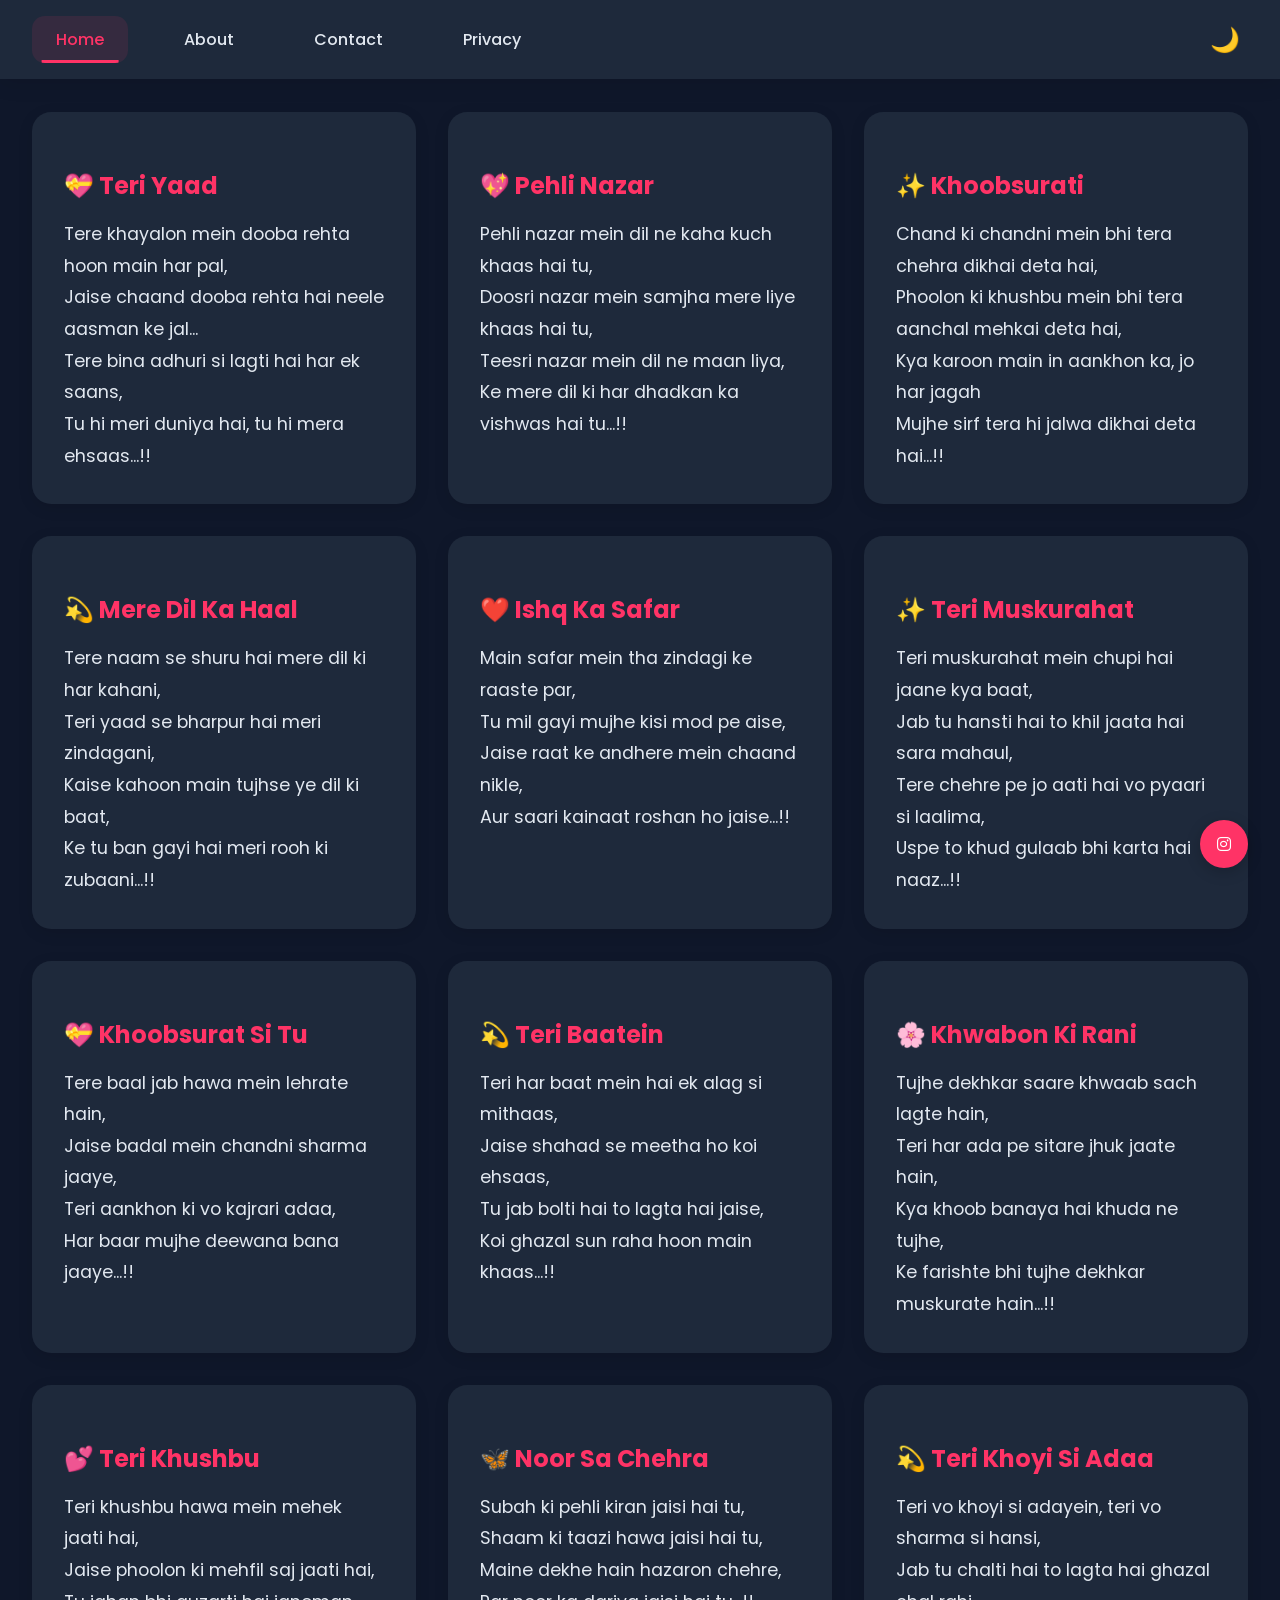
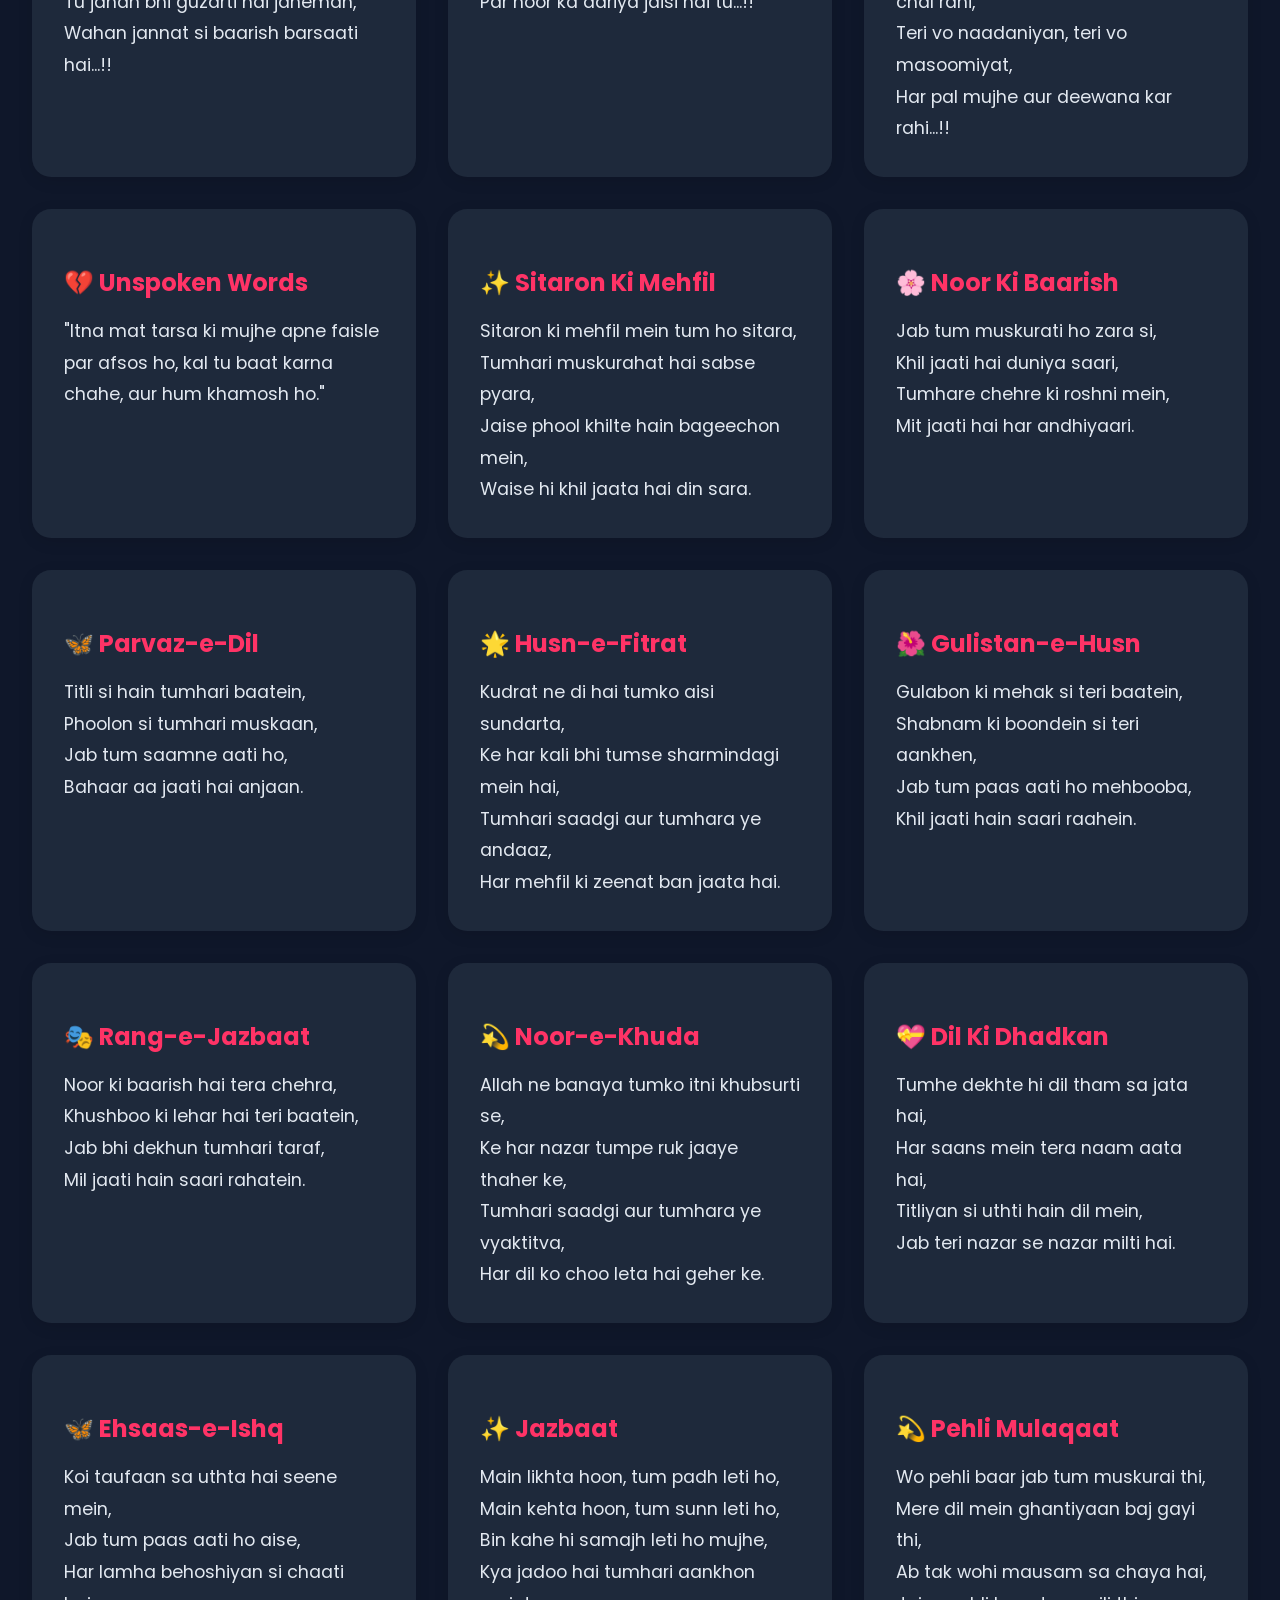
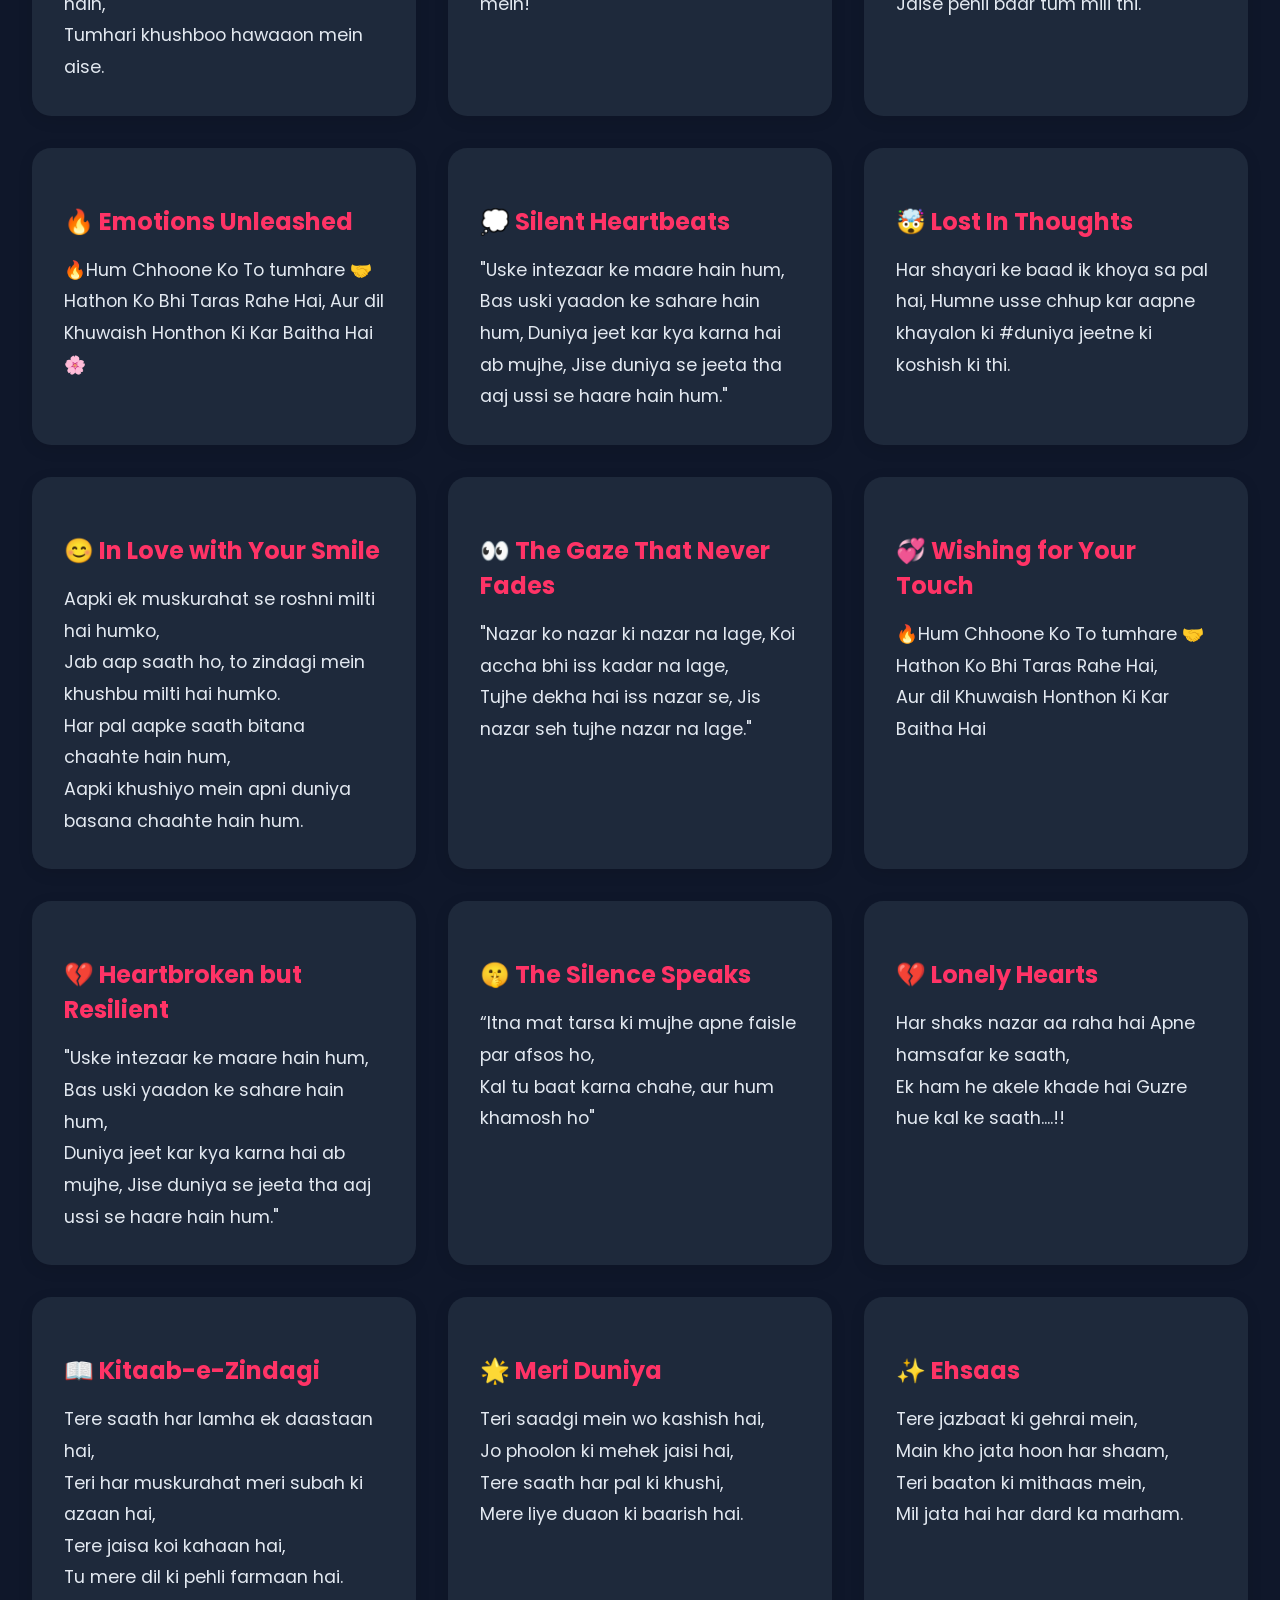
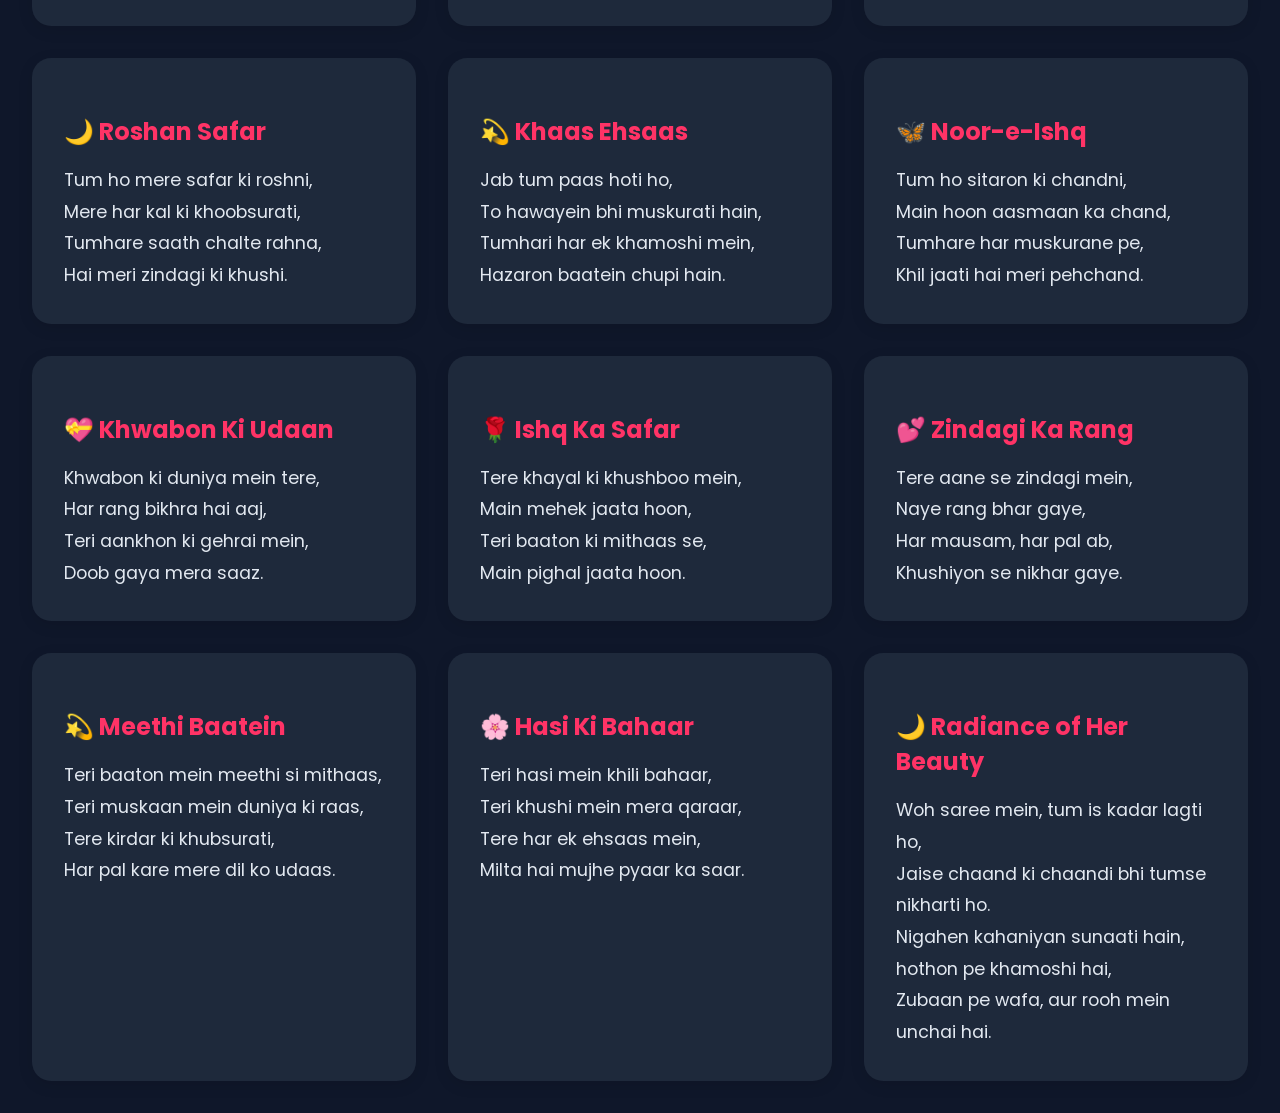
==== commit c008790f: "Revert "Enable SSL and update site files" This reverts commit 4d10186b19021118dc9dcb0b44551bbdff20af" ====
--- a/index.html
+++ b/index.html
@@ -4,7 +4,6 @@
 		<!-- SEO, Analytics, and Ads -->
 		<meta charset="UTF-8">
 		<meta name="viewport" content="width=device-width, initial-scale=1.0">
-		<meta http-equiv="Content-Security-Policy" content="upgrade-insecure-requests">
 		<!-- Enhanced Meta Tags and Keywords for Shayari Website -->
 		<meta name="keywords" content="shayari, love shayari, दिल की शायरी, romantic shayari, रोमांटिक शायरी, sad shayari, दर्द भरी शायरी, heart touching shayari, बेस्ट शायरी, two line shayari, दो लाइन शायरी, latest shayari, नई शायरी, hindi shayari, हिंदी शायरी, urdu shayari, उर्दू शायरी, emotional shayari, instagram shayari, whatsapp status shayari, life shayari, जिंदगी शायरी, mohabbat shayari, मोहब्बत शायरी, ishq shayari, इश्क़ शायरी, dard bhari shayari, breakup shayari, ब्रेकअप शायरी, friendship shayari, दोस्ती शायरी, good morning shayari, गुड मॉर्निंग शायरी, good night shayari, attitude shayari, एटीट्यूड शायरी, birthday shayari, जन्मदिन शायरी, motivational shayari, प्रेरणादायक शायरी, funny shayari, मजेदार शायरी, bewafa shayari, बेवफा शायरी, anniversary shayari, marriage shayari, शादी शायरी, festival shayari, त्योहार शायरी, rain shayari, बारिश शायरी, beautiful shayari, खूबसूरत शायरी, short shayari, छोटी शायरी, love quotes hindi, प्रेम कोट्स, romantic quotes hindi, sad quotes hindi, shayari image, शायरी इमेज, shayari photo, shayari status, shayari collection, best shayari 2024, viral shayari, trending shayari, new shayari, नई शायरी 2024, poetry hindi, कविता हिंदी, hindi kavita, हिंदी कविता, love poetry hindi, shayari video, shayari download, shayari app, shayari website, top shayari, famous shayari, मशहूर शायरी, classic shayari, क्लासिक शायरी">
 		<meta name="description" content="Discover India's most heartfelt collection of Hindi & Urdu Shayari at Cloutsarcasm. Daily updates of romantic shayari, sad shayari, love quotes, emotional poetry, life shayari, and more. Experience the magic of words with our trending shayari collection perfect for WhatsApp status and Instagram. From दिल की शायरी to मोहब्बत शायरी, find every emotion in beautiful words.">
@@ -73,22 +72,292 @@
 		<meta name="twitter:creator" content="@cloutsarcasm">
 
 		<title>Bittaval Shayari - Express Your Heart</title>
-		<link href="https://fonts.googleapis.com/css2?family=Poppins:wght@300;400;500;600&display=swap" rel="stylesheet">
-		<link rel="stylesheet" href="https://cdnjs.cloudflare.com/ajax/libs/font-awesome/6.0.0/css/all.min.css">
-		<link rel="stylesheet" href="css/styles.css">
+    <link href="https://fonts.googleapis.com/css2?family=Poppins:wght@300;400;500;600&display=swap" rel="stylesheet">
+    <link rel="stylesheet" href="https://cdnjs.cloudflare.com/ajax/libs/font-awesome/6.0.0/css/all.min.css">
+    <style>
+        :root {
+            /* Dark theme colors */
+            --primary-dark: #FF3366;
+            --secondary-dark: #9333EA;
+            --bg-dark: #0F172A;
+            --nav-bg-dark: #1E293B;
+            --card-bg-dark: #1E293B;
+            --text-dark: #E2E8F0;
+            --hover-dark: #2D3748;
+
+            /* Light theme colors */
+            --primary-light: #FF3366;
+            --secondary-light: #7C3AED;
+            --bg-light: #F8FAFC;
+            --nav-bg-light: #FFFFFF;
+            --card-bg-light: #FFFFFF;
+            --text-light: #1E293B;
+            --hover-light: #F1F5F9;
+
+            --transition-speed: 0.3s;
+        }
+
+        body {
+            margin: 0;
+            padding: 0;
+            font-family: 'Poppins', sans-serif;
+            min-height: 100vh;
+            background-color: var(--bg-dark);
+            color: var(--text-dark);
+            transition: all var(--transition-speed) ease;
+        }
+
+        body.light-mode {
+            background-color: var(--bg-light);
+            color: var(--text-light);
+        }
+
+        nav {
+            background: var(--nav-bg-dark);
+            padding: 1rem 2rem;
+            position: fixed;
+            width: 100%;
+            top: 0;
+            z-index: 1000;
+            display: flex;
+            justify-content: space-between;
+            align-items: center;
+            box-shadow: 0 4px 20px rgba(0, 0, 0, 0.1);
+            box-sizing: border-box;
+            transition: all var(--transition-speed) ease;
+        }
+
+        body.light-mode nav {
+            background: var(--nav-bg-light);
+        }
+
+        .nav-links {
+            display: flex;
+            gap: 2rem;
+        }
+
+        .nav-link {
+            color: var(--text-dark);
+            text-decoration: none;
+            font-weight: 500;
+            padding: 0.7rem 1.5rem;
+            border-radius: 0.8rem;
+            transition: all var(--transition-speed);
+            position: relative;
+            overflow: hidden;
+        }
+
+        body.light-mode .nav-link {
+            color: var(--text-light);
+        }
+
+        .nav-link::after {
+            content: '';
+            position: absolute;
+            bottom: 0;
+            left: 50%;
+            width: 0;
+            height: 3px;
+            background: var(--primary-dark);
+            transition: all 0.3s ease;
+            transform: translateX(-50%);
+        }
+
+        .nav-link:hover::after {
+            width: 80%;
+        }
+
+        .nav-link.active {
+            color: var(--primary-dark);
+            background: rgba(255, 51, 102, 0.1);
+        }
+
+        .nav-link.active::after {
+            width: 80%;
+        }
+
+        .theme-toggle {
+            background: none;
+            border: none;
+            color: var(--text-dark);
+            font-size: 1.5rem;
+            cursor: pointer;
+            padding: 0.5rem;
+            border-radius: 50%;
+            transition: all var(--transition-speed);
+        }
+
+        body.light-mode .theme-toggle {
+            color: var(--text-light);
+        }
+
+        .theme-toggle:hover {
+            transform: rotate(360deg);
+            color: var(--primary-dark);
+        }
+
+        .content {
+            display: none;
+            padding: 7rem 2rem 2rem;
+            opacity: 0;
+            transform: translateY(20px);
+        }
+
+        .content.active {
+            display: block;
+            animation: fadeInUp 0.5s ease forwards;
+        }
+
+        .shayari-grid {
+            display: grid;
+            grid-template-columns: repeat(auto-fit, minmax(320px, 1fr));
+            gap: 2rem;
+            max-width: 1400px;
+            margin: 0 auto;
+        }
+
+        .shayari-card {
+            background: var(--card-bg-dark);
+            border-radius: 1.2rem;
+            padding: 2rem;
+            box-shadow: 0 4px 15px rgba(0, 0, 0, 0.1);
+            transition: all var(--transition-speed);
+            position: relative;
+            overflow: hidden;
+            cursor: pointer;
+        }
+
+        body.light-mode .shayari-card {
+            background: var(--card-bg-light);
+        }
+
+        .shayari-card::before {
+            content: '';
+            position: absolute;
+            top: 0;
+            left: 0;
+            width: 100%;
+            height: 100%;
+            background: linear-gradient(45deg, var(--primary-dark), var(--secondary-dark));
+            opacity: 0;
+            transition: all var(--transition-speed);
+            z-index: 0;
+        }
+
+        .shayari-card:hover {
+            transform: translateY(-10px) scale(1.02);
+            box-shadow: 0 8px 30px rgba(0, 0, 0, 0.2);
+        }
+
+        .shayari-card:hover::before {
+            opacity: 0.1;
+        }
+
+        .shayari-card h3 {
+            color: var(--primary-dark);
+            margin-bottom: 1rem;
+            font-size: 1.5rem;
+            position: relative;
+            z-index: 1;
+        }
+
+        .shayari-card p {
+            line-height: 1.8;
+            margin: 0;
+            font-size: 1.1rem;
+            position: relative;
+            z-index: 1;
+        }
+
+        .social-links {
+            position: fixed;
+            bottom: 2rem;
+            right: 2rem;
+            display: flex;
+            flex-direction: column;
+            gap: 1rem;
+            z-index: 100;
+        }
+
+        .social-link {
+            background: var(--primary-dark);
+            color: white;
+            width: 3rem;
+            height: 3rem;
+            border-radius: 50%;
+            display: flex;
+            align-items: center;
+            justify-content: center;
+            text-decoration: none;
+            transition: all var(--transition-speed);
+            box-shadow: 0 4px 15px rgba(0, 0, 0, 0.2);
+        }
+
+        .social-link:hover {
+            transform: translateY(-5px) scale(1.1);
+            background: var(--secondary-dark);
+        }
+
+        .page-content {
+            max-width: 800px;
+            margin: 0 auto;
+            padding: 2rem;
+            background: var(--card-bg-dark);
+            border-radius: 1.2rem;
+            box-shadow: 0 4px 15px rgba(0, 0, 0, 0.1);
+            transition: all var(--transition-speed);
+        }
+
+        body.light-mode .page-content {
+            background: var(--card-bg-light);
+        }
+
+        @keyframes fadeInUp {
+            from {
+                opacity: 0;
+                transform: translateY(20px);
+            }
+            to {
+                opacity: 1;
+                transform: translateY(0);
+            }
+        }
+
+        @media (max-width: 768px) {
+            .nav-links {
+                gap: 0.5rem;
+            }
+            
+            .nav-link {
+                padding: 0.5rem 1rem;
+                font-size: 0.9rem;
+            }
+
+            .social-links {
+                bottom: 1rem;
+                right: 1rem;
+            }
+
+            .social-link {
+                width: 2.5rem;
+                height: 2.5rem;
+            }
+        }
+    </style>
 </head>
 <body class="dark-mode">
-	<nav>
-		<div class="nav-links">
-			<a href="index.html" class="nav-link active">Home</a>
-			<a href="about.html" class="nav-link">About</a>
-			<a href="contact.html" class="nav-link">Contact</a>
-			<a href="privacy.html" class="nav-link">Privacy</a>
-		</div>
-		<button class="theme-toggle" aria-label="Toggle theme">🌙</button>
-	</nav>
-
-	<main>
+    <nav>
+        <div class="nav-links">
+            <a href="#" class="nav-link active" data-page="home">Home</a>
+            <a href="#" class="nav-link" data-page="about">About</a>
+            <a href="#" class="nav-link" data-page="contact">Contact</a>
+            <a href="#" class="nav-link" data-page="privacy">Privacy</a>
+        </div>
+        <button class="theme-toggle" aria-label="Toggle theme">🌙</button>
+    </nav>
+
+    <main>
+        <section id="home" class="content active">
 		<div class="shayari-grid">
 <div class="shayari-card">
 <h3>💝 Teri Yaad</h3>
@@ -428,21 +697,10 @@
     <p>Woh saree mein, tum is kadar lagti ho, <br> Jaise chaand ki chaandi bhi tumse nikharti ho. <br> Nigahen kahaniyan sunaati hain, hothon pe khamoshi hai, <br> Zubaan pe wafa, aur rooh mein unchai hai.</p>
 </div>
 
-		</div>
-	</main>
-
-    <div class="social-links">
-        <a href="https://www.instagram.com/bittaval/" target="_blank" class="social-link" title="Follow us on Instagram">
-            <i class="fab fa-instagram"></i>
-        </a>
-    </div>
-
-    <script src="js/app.js"></script>
-	<amp-auto-ads type="adsense"
-        data-ad-client="ca-pub-9869872879491570">
-</amp-auto-ads>
-</body>
-</html>
+        </section>
+     <section id="about" class="content">
+            <div class="page-content">
+        <h2>कलम की कहानी - A Heart's Silent Poetry</h2>
         
         <div class="story-section">
             <p>
@@ -668,44 +926,24 @@
             }
         });
 
-        // Navigation with URL routing (/about, /contact, /privacy)
+        // Navigation functionality
         const navLinks = document.querySelectorAll('.nav-link');
-        const pathToPage = { '/': 'home', '/about': 'about', '/contact': 'contact', '/privacy': 'privacy' };
-        const pageToPath = { home: '/', about: '/about', contact: '/contact', privacy: '/privacy' };
-
-        function showPage(pageId) {
-            pageId = pageId || 'home';
-            navLinks.forEach(l => {
-                l.classList.toggle('active', l.getAttribute('data-page') === pageId);
-            });
-            document.querySelectorAll('.content').forEach(content => {
-                content.classList.toggle('active', content.id === pageId);
-            });
-        }
-
-        function getPageFromPath() {
-            const path = (window.location.pathname || '/').replace(/\/$/, '') || '/';
-            return pathToPage[path] || pathToPage['/'];
-        }
-
+        
         navLinks.forEach(link => {
             link.addEventListener('click', (e) => {
                 e.preventDefault();
                 const pageId = link.getAttribute('data-page');
-                const path = pageToPath[pageId];
-                history.pushState({ page: pageId }, '', path);
-                showPage(pageId);
+                
+                // Update active states
+                navLinks.forEach(l => l.classList.remove('active'));
+                link.classList.add('active');
+                
+                // Switch content
+                document.querySelectorAll('.content').forEach(content => {
+                    content.classList.remove('active');
+                });
+                document.getElementById(pageId).classList.add('active');
             });
-        });
-
-        window.addEventListener('popstate', (e) => {
-            const pageId = (e.state && e.state.page) || getPageFromPath();
-            showPage(pageId);
-        });
-
-        document.addEventListener('DOMContentLoaded', () => {
-            const pageId = getPageFromPath();
-            showPage(pageId);
         });
 
         // Add hover effect to Shayari cards
@@ -733,4 +971,5 @@
         data-ad-client="ca-pub-9869872879491570">
 </amp-auto-ads>
 </body>
-</html>+</html>
+
